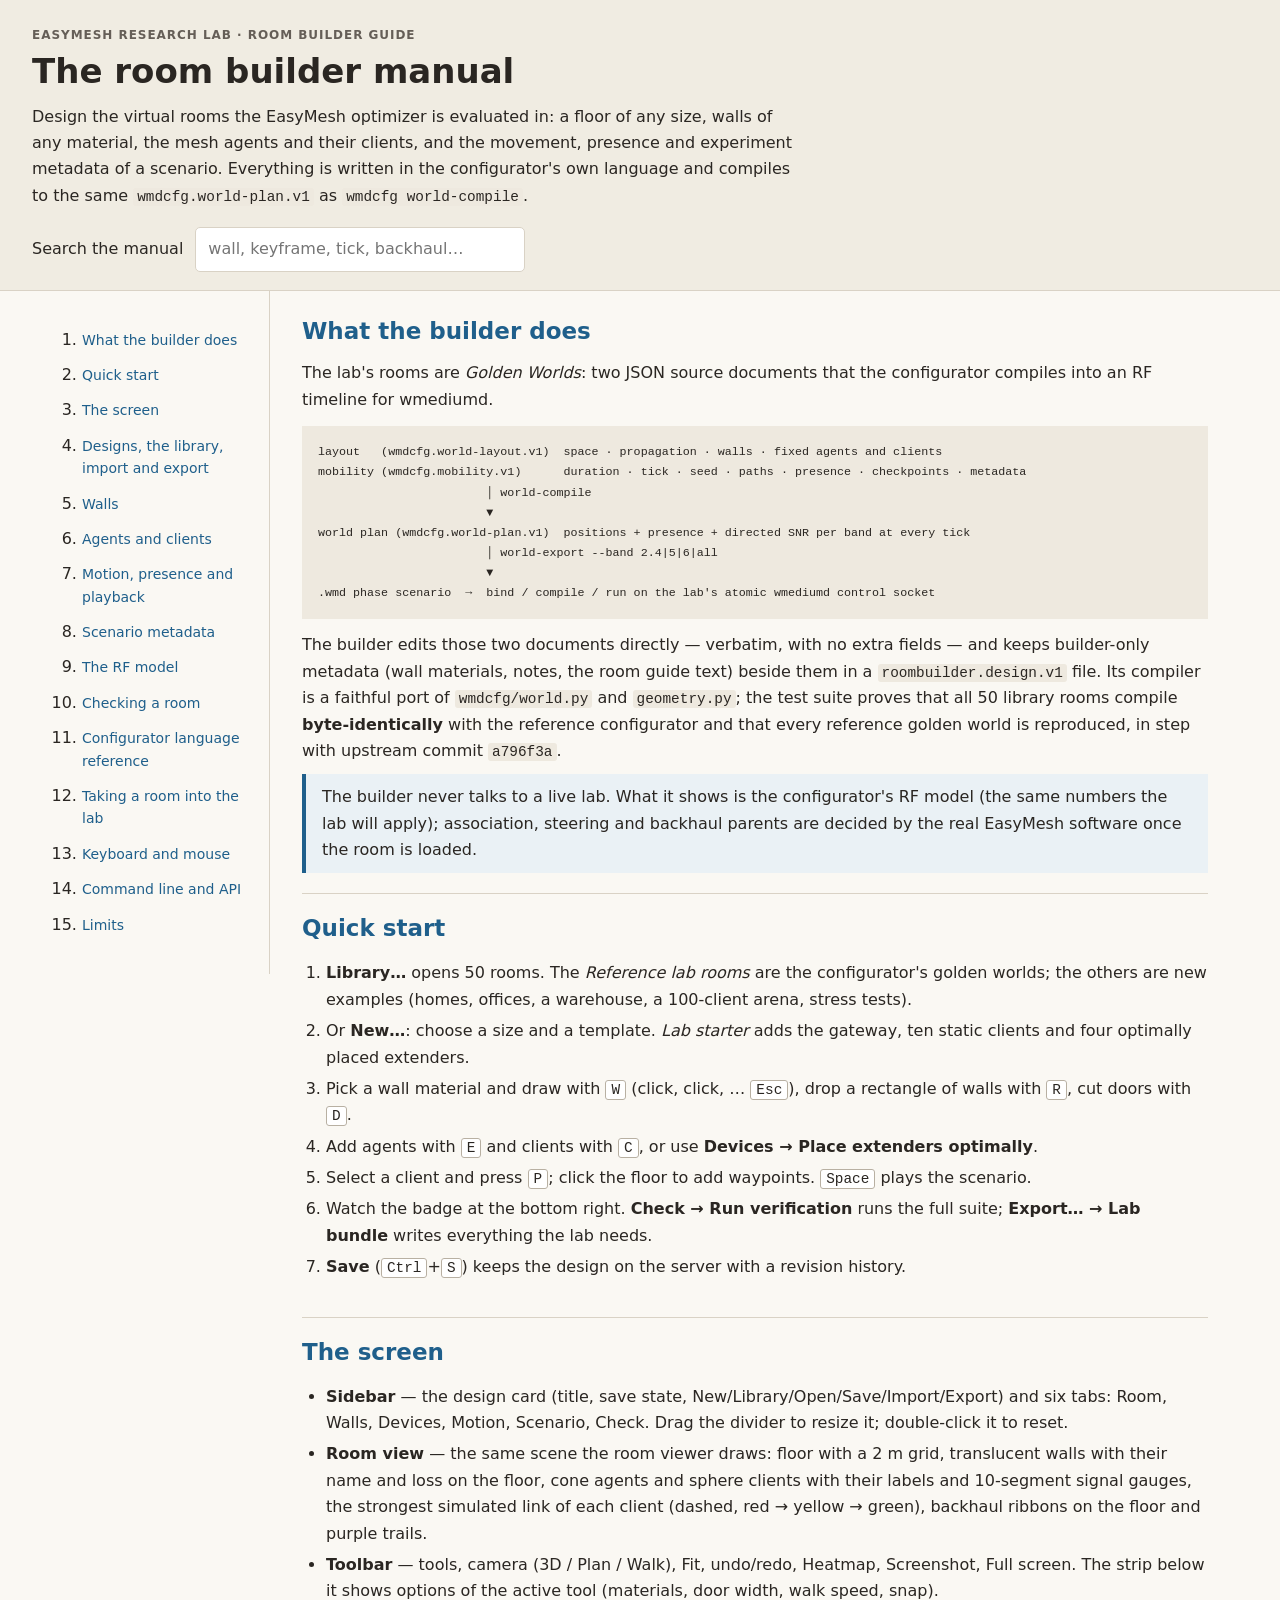
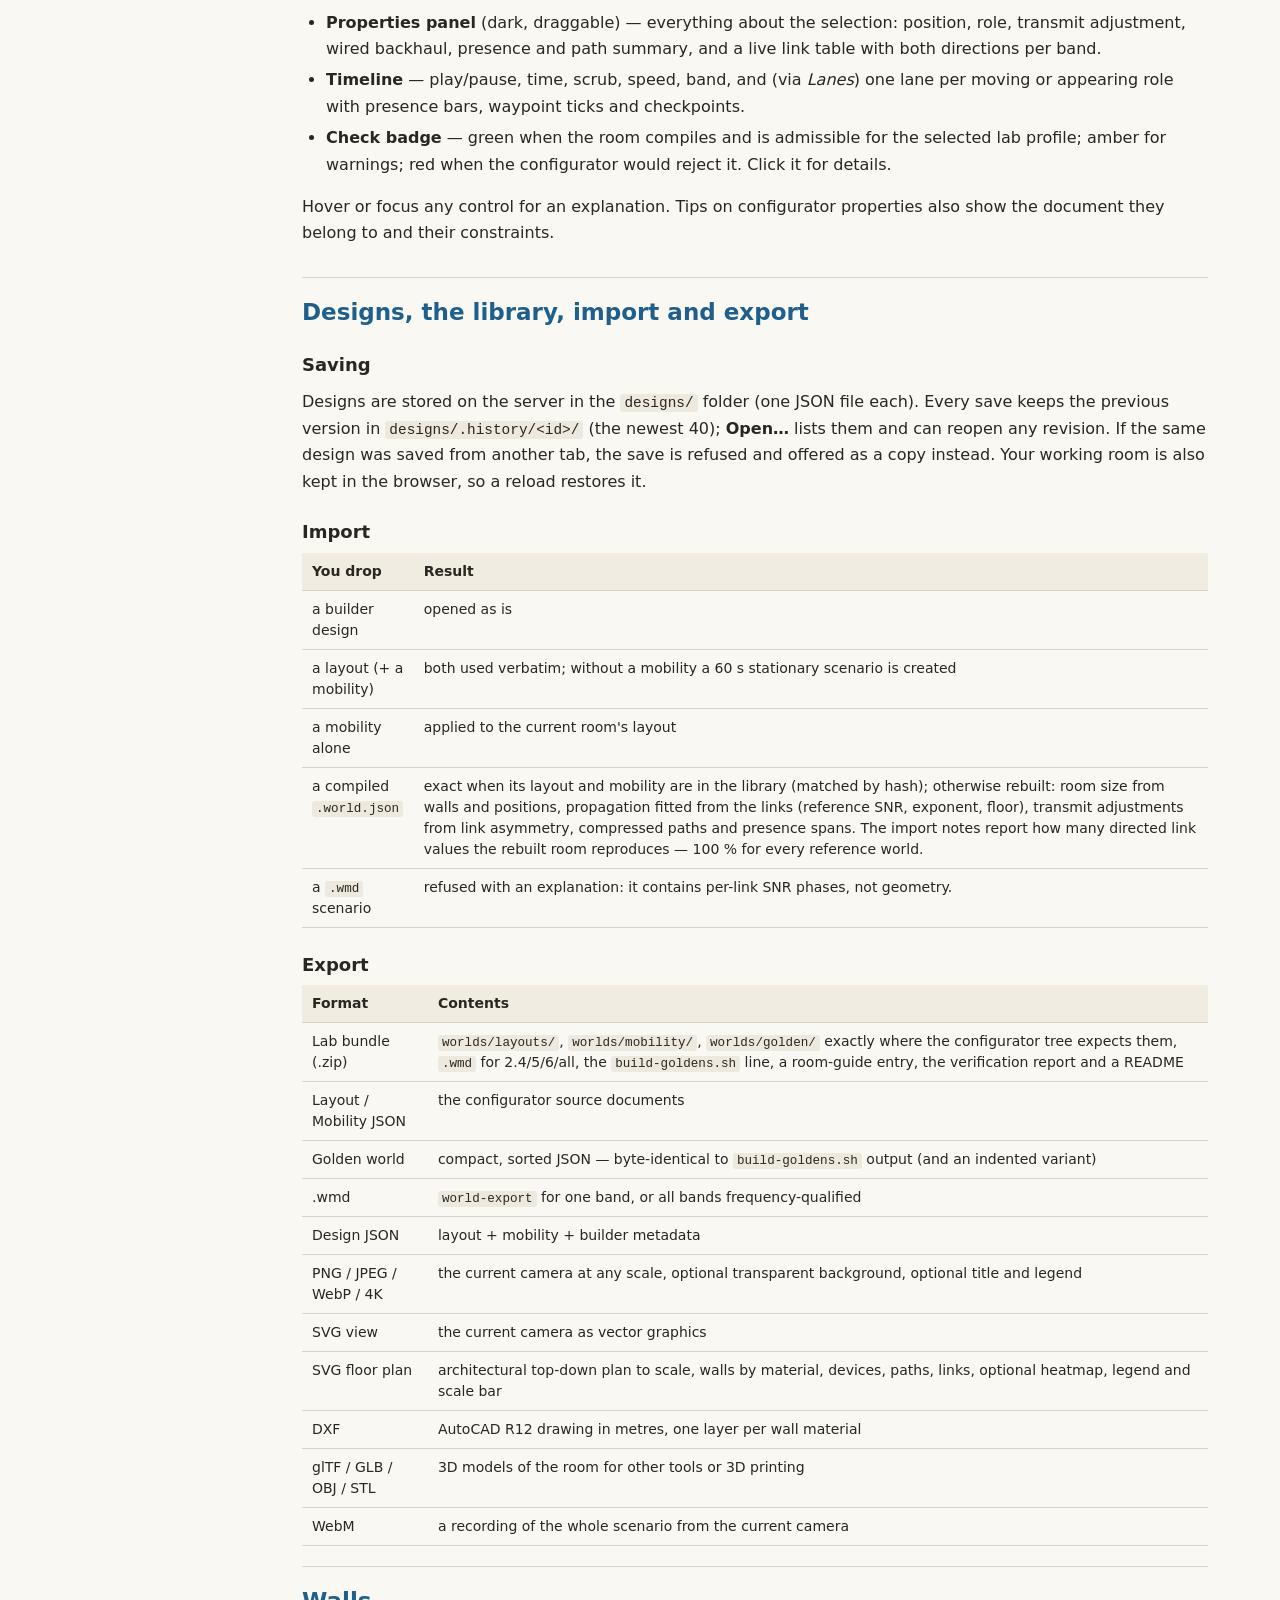
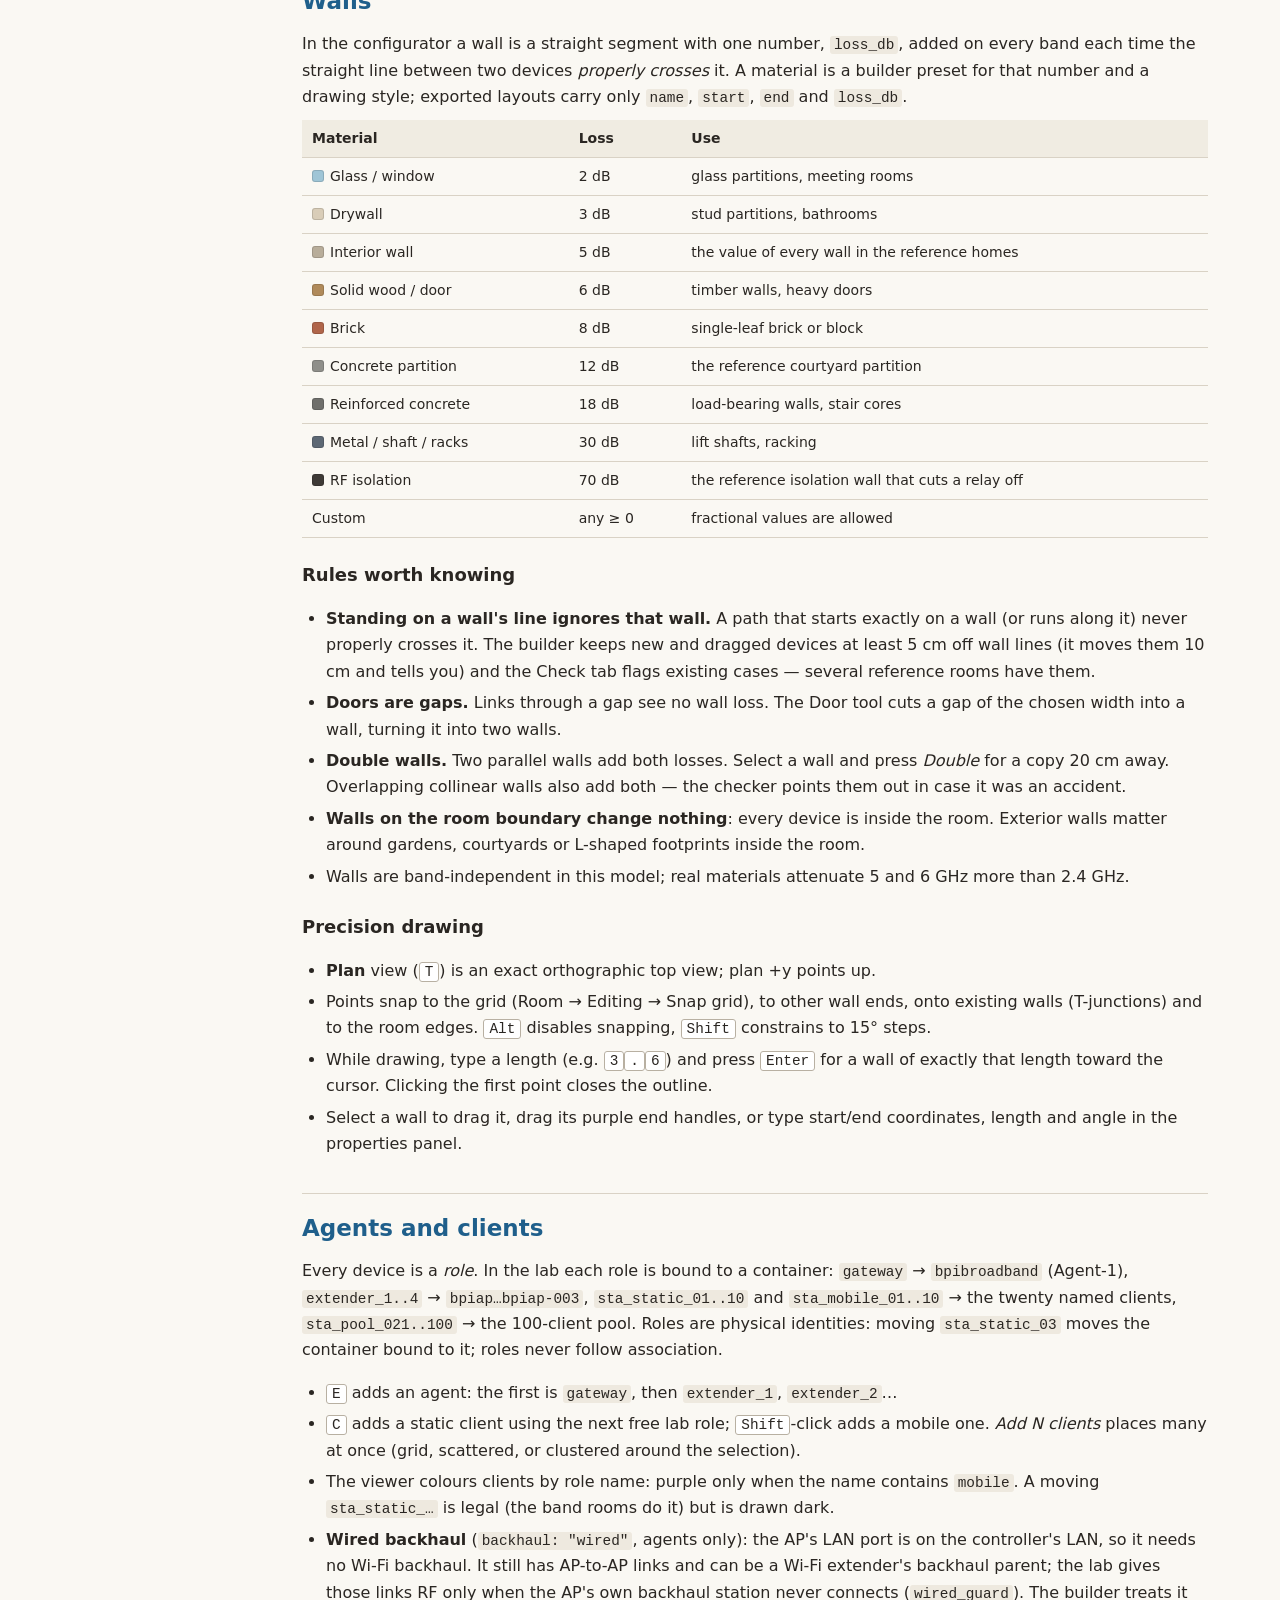
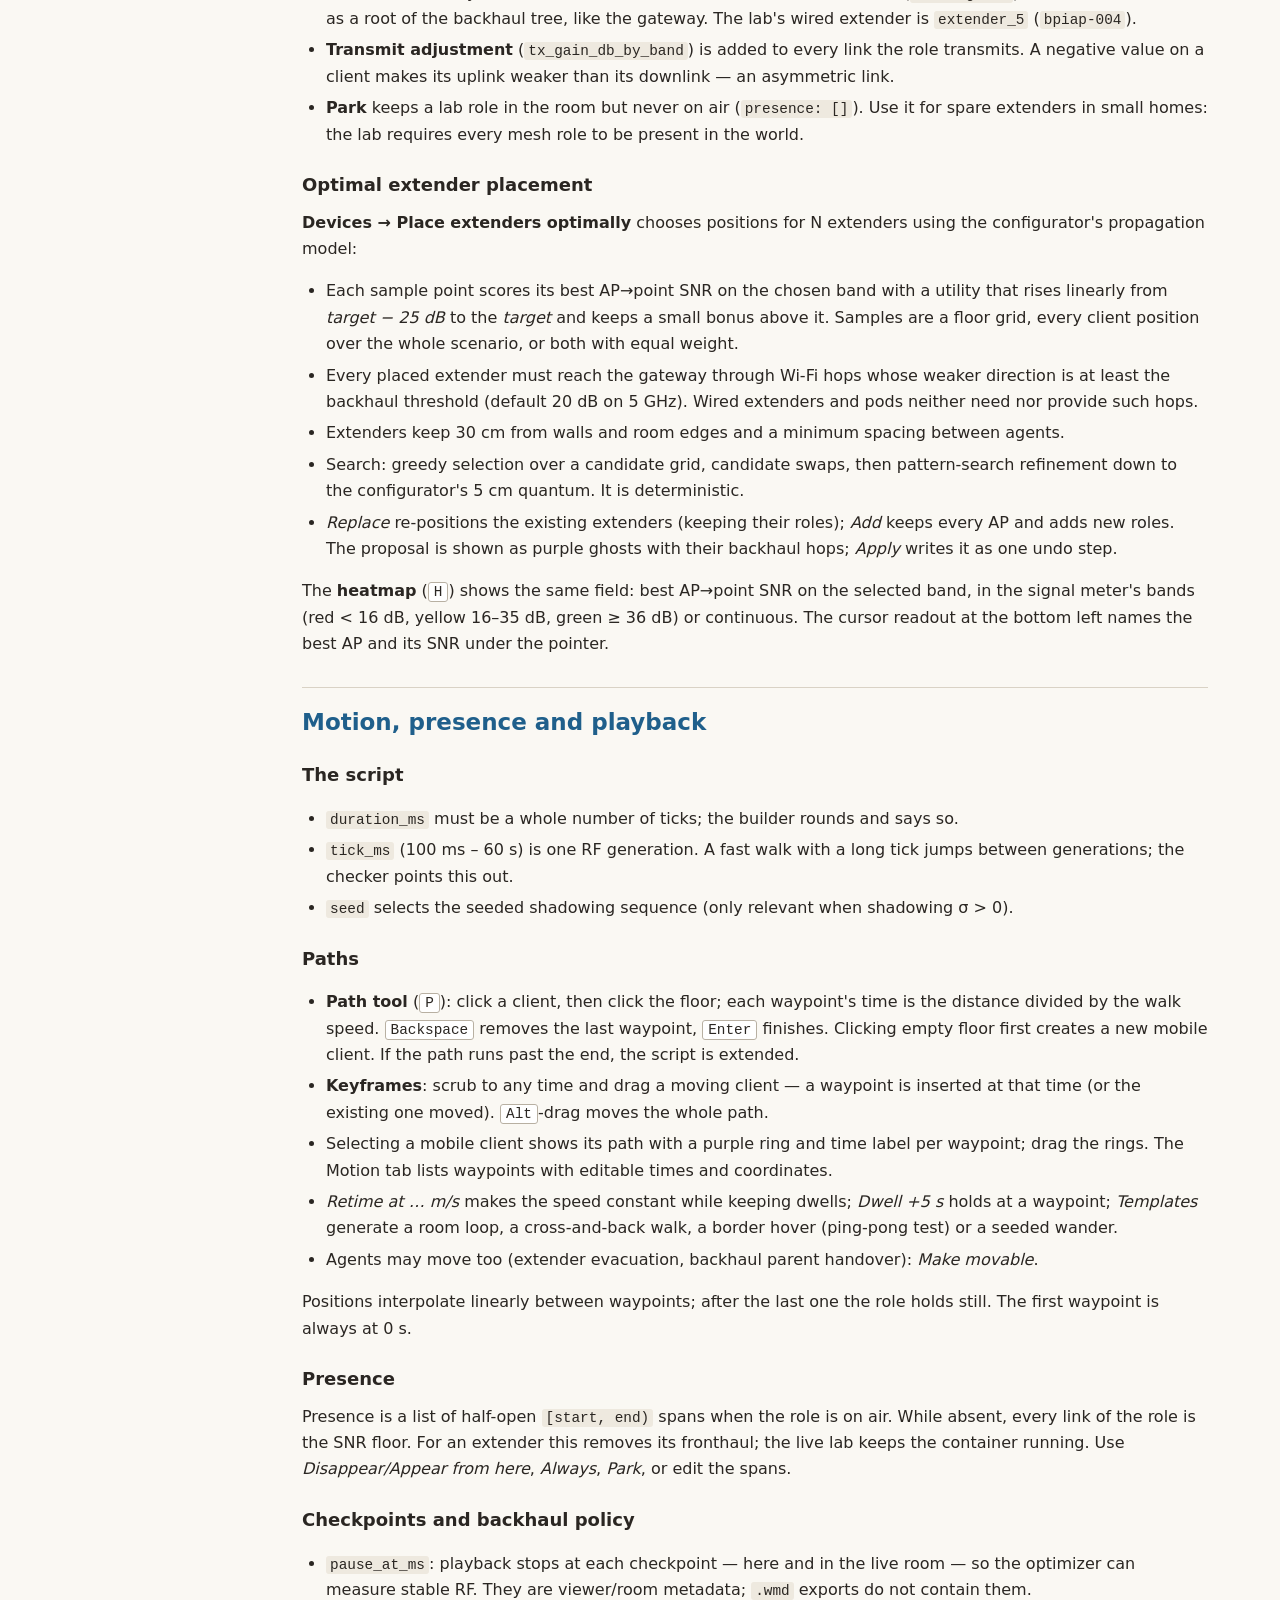
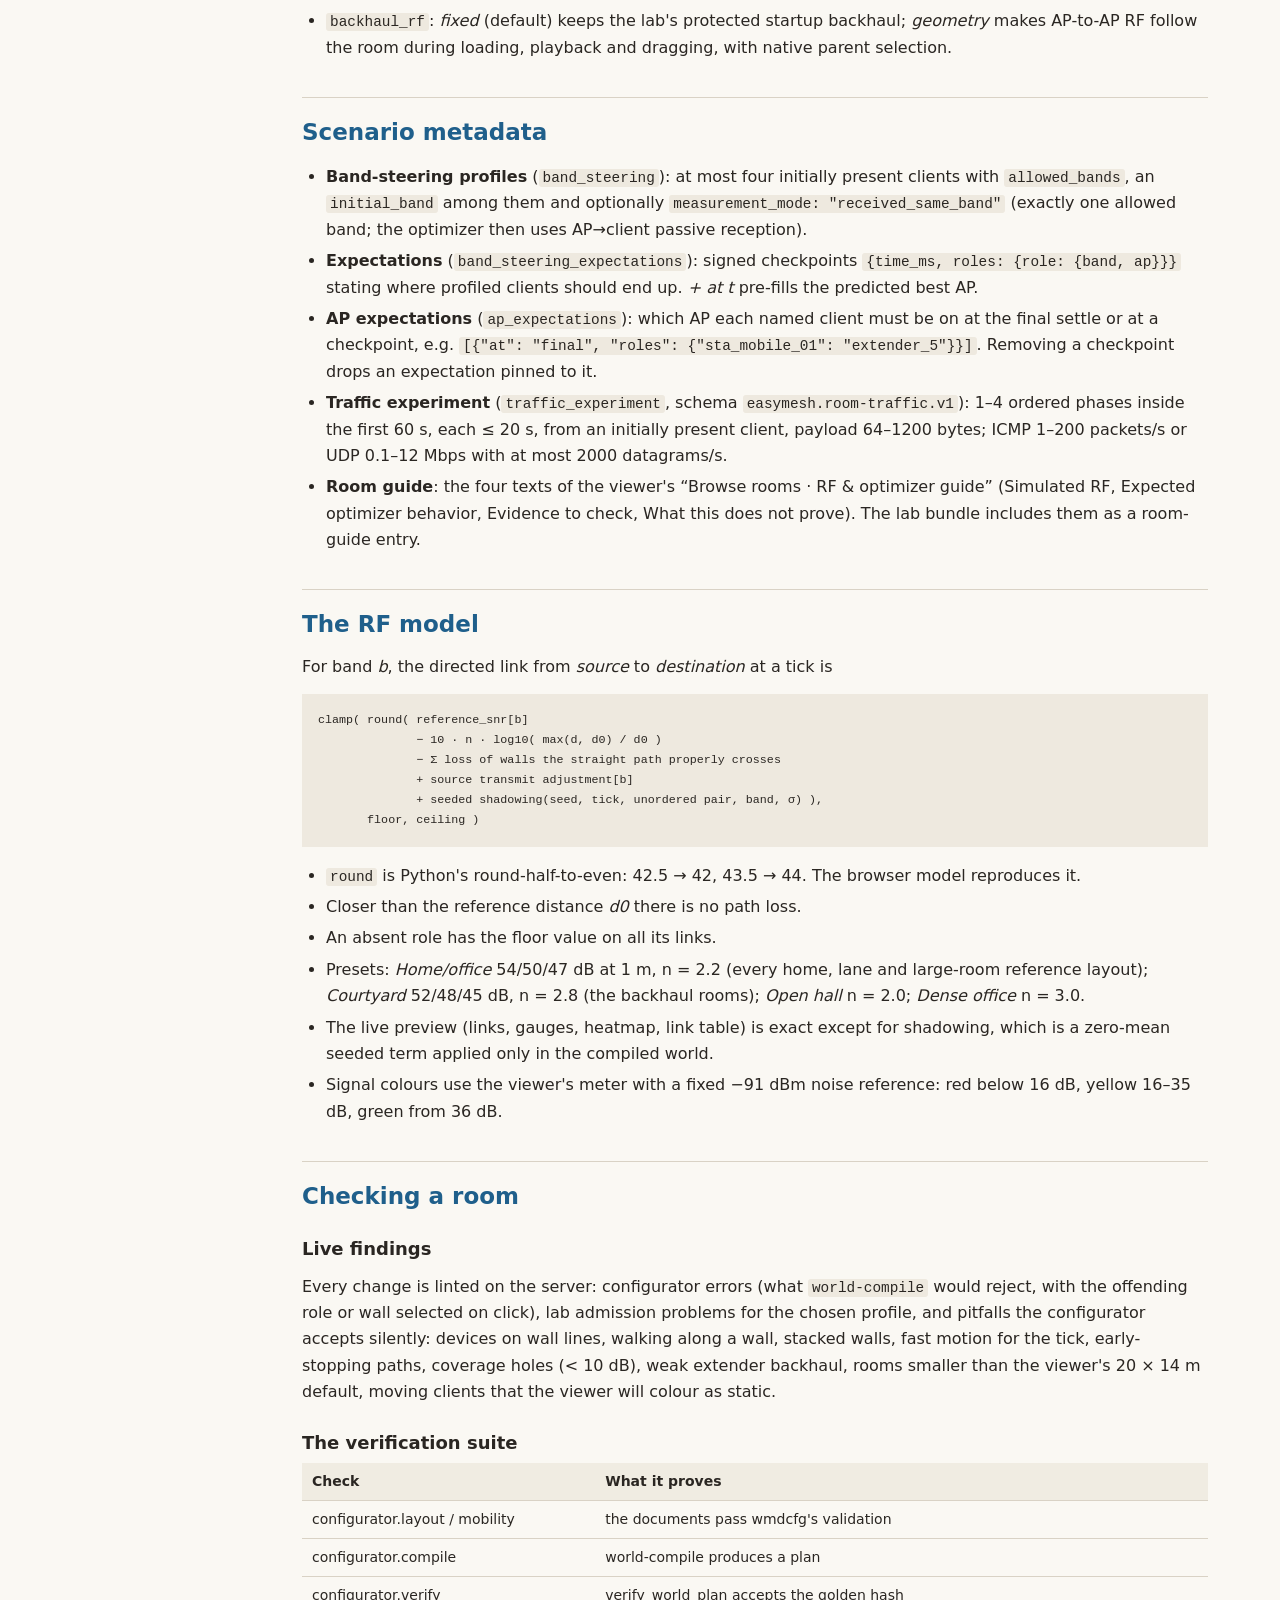
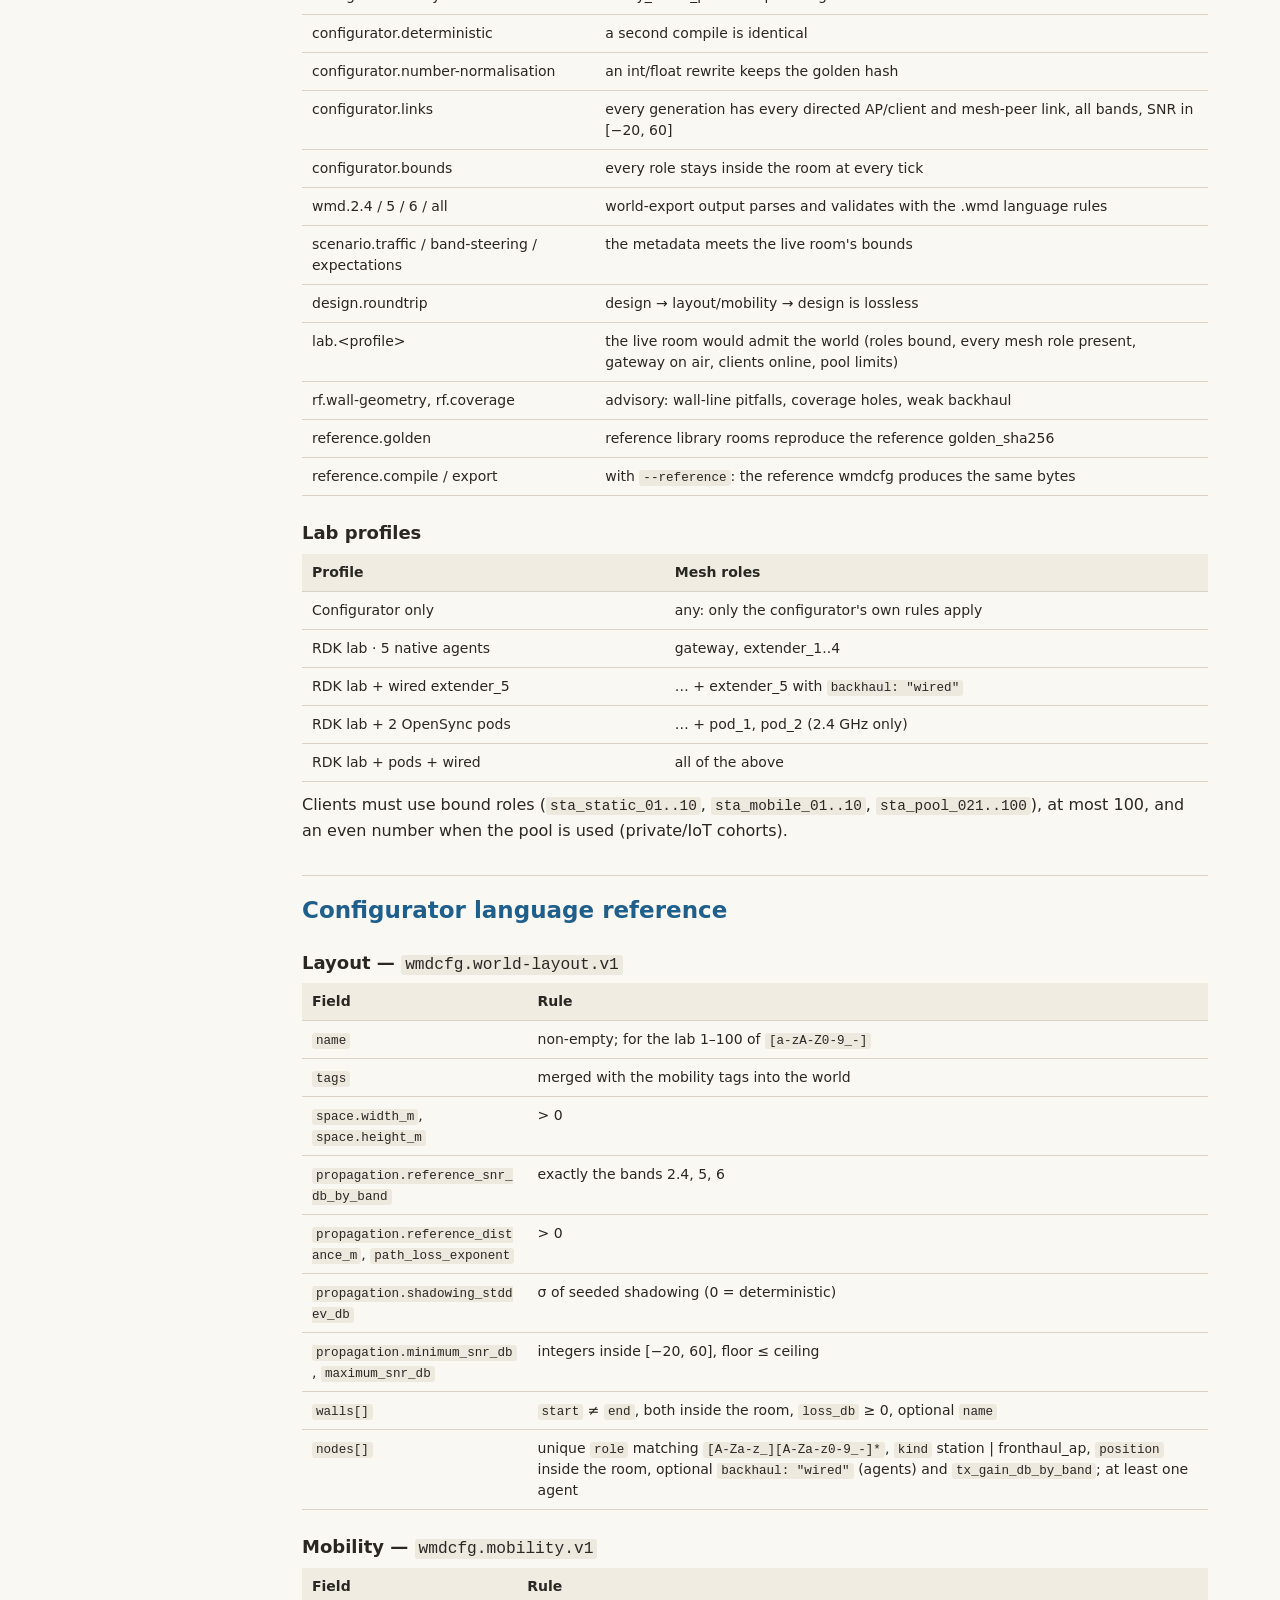
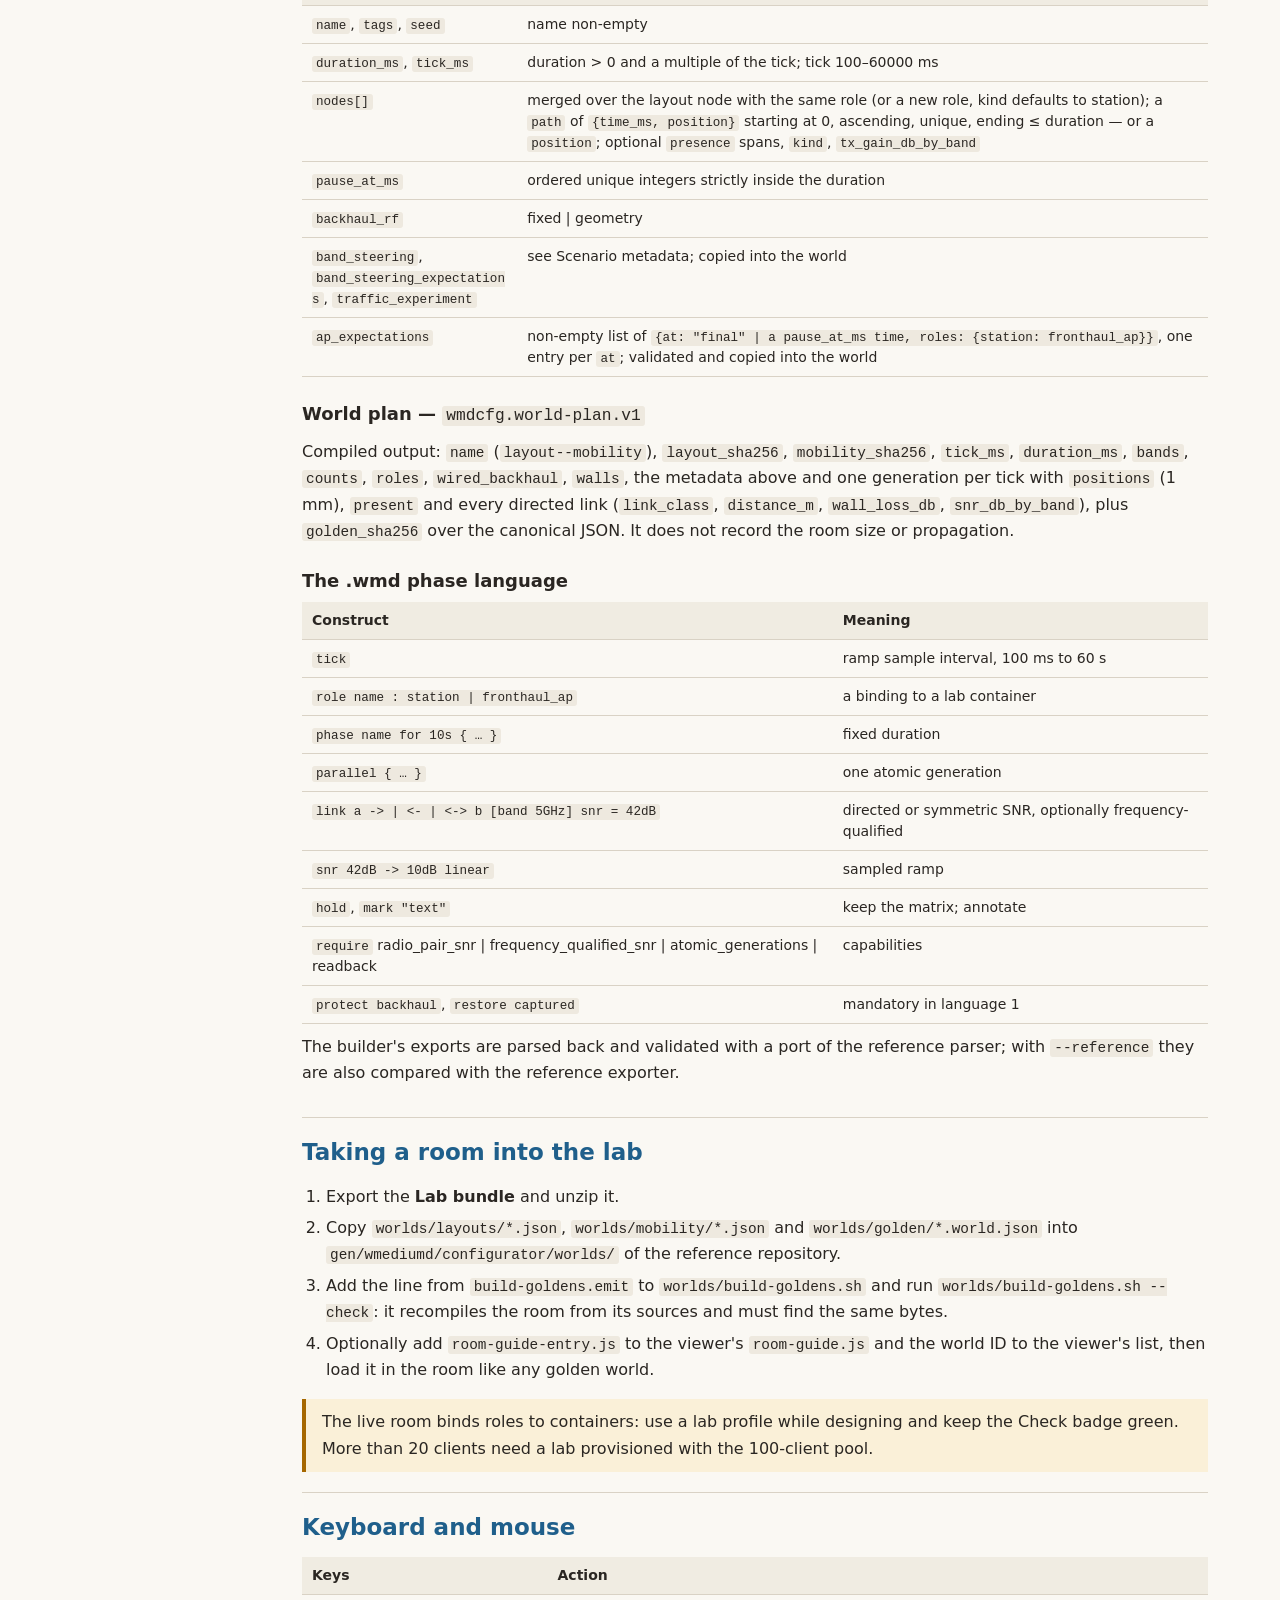
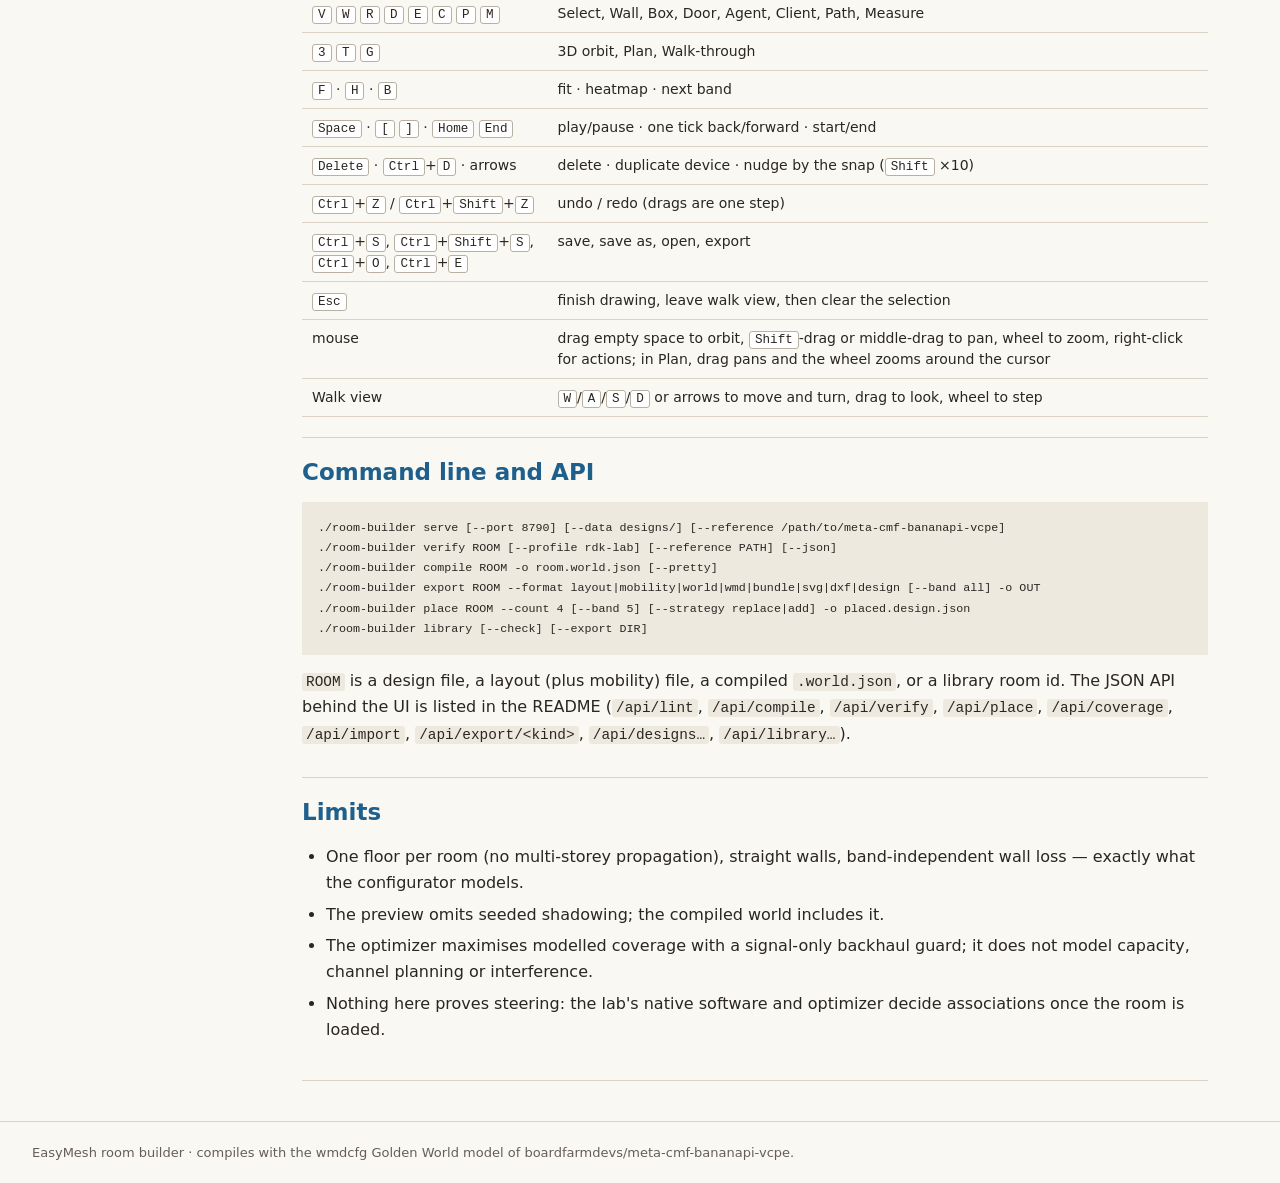
==== roombuilder/static/manual.html @ 105f8067 "Static site: explain why the engine cannot start on locked-down machines Squashed from 2 commits (28" ====
<!doctype html>
<html lang="en">
<head>
<meta charset="utf-8">
<meta name="viewport" content="width=device-width, initial-scale=1">
<meta name="referrer" content="no-referrer">
<title>EasyMesh room builder — manual</title>
<style>
  :root { color-scheme: light; --paper: #faf8f3; --ink: #2a2622; --muted: #655e57; --rule: #d9d2c5; --accent: #1f5f8b; }
  * { box-sizing: border-box; }
  html { scroll-padding-top: 20px; }
  body { margin: 0; background: var(--paper); color: var(--ink); font: 16px/1.65 "Segoe UI", system-ui, sans-serif; }
  a { color: var(--accent); text-underline-offset: 3px; }
  a:focus-visible, button:focus-visible, input:focus-visible { outline: 3px solid var(--accent); outline-offset: 3px; }
  header { padding: 26px 32px 18px; border-bottom: 1px solid var(--rule); background: #f0ece2; }
  h1 { font-size: clamp(24px, 4vw, 34px); line-height: 1.2; margin: 5px 0 12px; }
  .eyebrow { color: var(--muted); font-size: 12px; font-weight: 700; letter-spacing: .08em; text-transform: uppercase; }
  header p { max-width: 76ch; margin: 6px 0; }
  .tools { display: flex; flex-wrap: wrap; align-items: center; gap: 12px; margin-top: 18px; }
  input, button { font: inherit; color: inherit; padding: 8px 12px; border: 1px solid var(--rule); border-radius: 5px; background: #fff; }
  input { width: min(100%, 330px); }
  button { cursor: pointer; }
  .layout { display: grid; grid-template-columns: 230px minmax(0, 1fr); max-width: 1200px; margin: auto; }
  nav { padding: 24px 20px; border-right: 1px solid var(--rule); position: sticky; top: 0; align-self: start; max-height: 100vh; overflow-y: auto; }
  nav ol { padding-left: 22px; margin: 10px 0; }
  nav li { padding: 4px 0; line-height: 1.4; }
  nav a { text-decoration: none; font-size: 14px; }
  main { min-width: 0; padding: 6px 32px 40px; }
  section { padding: 20px 0; border-bottom: 1px solid var(--rule); }
  section[hidden], nav li[hidden] { display: none; }
  h2 { color: var(--accent); font-size: 23px; line-height: 1.3; margin: 0 0 14px; }
  h3 { font-size: 18px; margin: 22px 0 6px; }
  p { margin: 10px 0; }
  li { margin: 5px 0; }
  ul, ol { padding-left: 24px; }
  .note { border-left: 4px solid var(--accent); padding: 10px 16px; background: #eaf1f5; }
  .attention { border-left-color: #a56700; background: #faf0d8; }
  .table-wrap { max-width: 100%; overflow-x: auto; }
  table { width: 100%; border-collapse: collapse; font-size: 14px; line-height: 1.5; }
  th, td { text-align: left; vertical-align: top; padding: 8px 10px; border-bottom: 1px solid var(--rule); }
  th { background: #f0ece2; }
  code, kbd { font: .9em ui-monospace, "Cascadia Code", monospace; overflow-wrap: anywhere; }
  code { background: #eee9df; padding: 1px 4px; border-radius: 3px; }
  kbd { border: 1px solid #b8b0a2; border-radius: 3px; padding: 1px 5px; background: #fff; }
  pre { background: #eee9df; padding: 16px; overflow: auto; font-size: 13px; line-height: 1.55; }
  pre code { padding: 0; overflow-wrap: normal; background: none; }
  .swatch { display: inline-block; width: 12px; height: 12px; border-radius: 3px; vertical-align: -1px; margin-right: 6px; border: 1px solid #0002; }
  #searchStatus { color: var(--muted); font-size: 13px; }
  footer { color: var(--muted); padding: 20px 32px; font-size: 13px; border-top: 1px solid var(--rule); }
  @media (max-width: 760px) { .layout { grid-template-columns: 1fr; } nav { position: static; max-height: none; border-right: 0; border-bottom: 1px solid var(--rule); } header, main, footer { padding-left: 18px; padding-right: 18px; } }
  @media print { body { background: #fff; font-size: 11pt; } .tools, nav { display: none !important; } .layout { display: block; } main { padding: 0; } section[hidden] { display: block !important; } }
</style>
</head>
<body>
<header>
  <div class="eyebrow">EasyMesh research lab · room builder guide</div>
  <h1>The room builder manual</h1>
  <p>Design the virtual rooms the EasyMesh optimizer is evaluated in: a floor of any size, walls of any material, the mesh agents and their clients, and the movement, presence and experiment metadata of a scenario. Everything is written in the configurator's own language and compiles to the same <code>wmdcfg.world-plan.v1</code> as <code>wmdcfg world-compile</code>.</p>
  <div class="tools"><label for="search">Search the manual</label> <input id="search" type="search" placeholder="wall, keyframe, tick, backhaul…"> <span id="searchStatus" role="status"></span></div>
</header>
<div class="layout">
<nav aria-label="Contents"><ol id="toc"></ol></nav>
<main id="content">

<section id="overview"><h2>What the builder does</h2>
<p>The lab's rooms are <em>Golden Worlds</em>: two JSON source documents that the configurator compiles into an RF timeline for wmediumd.</p>
<pre><code>layout   (wmdcfg.world-layout.v1)  space · propagation · walls · fixed agents and clients
mobility (wmdcfg.mobility.v1)      duration · tick · seed · paths · presence · checkpoints · metadata
                        │ world-compile
                        ▼
world plan (wmdcfg.world-plan.v1)  positions + presence + directed SNR per band at every tick
                        │ world-export --band 2.4|5|6|all
                        ▼
.wmd phase scenario  →  bind / compile / run on the lab's atomic wmediumd control socket</code></pre>
<p>The builder edits those two documents directly — verbatim, with no extra fields — and keeps builder-only metadata (wall materials, notes, the room guide text) beside them in a <code>roombuilder.design.v1</code> file. Its compiler is a faithful port of <code>wmdcfg/world.py</code> and <code>geometry.py</code>; the test suite proves that all 50 library rooms compile <strong>byte-identically</strong> with the reference configurator and that every reference golden world is reproduced, in step with upstream commit <code>a796f3a</code>.</p>
<div class="note">The builder never talks to a live lab. What it shows is the configurator's RF model (the same numbers the lab will apply); association, steering and backhaul parents are decided by the real EasyMesh software once the room is loaded.</div>
</section>

<section id="quickstart"><h2>Quick start</h2>
<ol>
<li><strong>Library…</strong> opens 50 rooms. The <em>Reference lab rooms</em> are the configurator's golden worlds; the others are new examples (homes, offices, a warehouse, a 100-client arena, stress tests).</li>
<li>Or <strong>New…</strong>: choose a size and a template. <em>Lab starter</em> adds the gateway, ten static clients and four optimally placed extenders.</li>
<li>Pick a wall material and draw with <kbd>W</kbd> (click, click, … <kbd>Esc</kbd>), drop a rectangle of walls with <kbd>R</kbd>, cut doors with <kbd>D</kbd>.</li>
<li>Add agents with <kbd>E</kbd> and clients with <kbd>C</kbd>, or use <strong>Devices → Place extenders optimally</strong>.</li>
<li>Select a client and press <kbd>P</kbd>; click the floor to add waypoints. <kbd>Space</kbd> plays the scenario.</li>
<li>Watch the badge at the bottom right. <strong>Check → Run verification</strong> runs the full suite; <strong>Export… → Lab bundle</strong> writes everything the lab needs.</li>
<li><strong>Save</strong> (<kbd>Ctrl</kbd>+<kbd>S</kbd>) keeps the design on the server with a revision history.</li>
</ol>
</section>

<section id="screen"><h2>The screen</h2>
<ul>
<li><strong>Sidebar</strong> — the design card (title, save state, New/Library/Open/Save/Import/Export) and six tabs: Room, Walls, Devices, Motion, Scenario, Check. Drag the divider to resize it; double-click it to reset.</li>
<li><strong>Room view</strong> — the same scene the room viewer draws: floor with a 2 m grid, translucent walls with their name and loss on the floor, cone agents and sphere clients with their labels and 10-segment signal gauges, the strongest simulated link of each client (dashed, red → yellow → green), backhaul ribbons on the floor and purple trails.</li>
<li><strong>Toolbar</strong> — tools, camera (3D / Plan / Walk), Fit, undo/redo, Heatmap, Screenshot, Full screen. The strip below it shows options of the active tool (materials, door width, walk speed, snap).</li>
<li><strong>Properties panel</strong> (dark, draggable) — everything about the selection: position, role, transmit adjustment, wired backhaul, presence and path summary, and a live link table with both directions per band.</li>
<li><strong>Timeline</strong> — play/pause, time, scrub, speed, band, and (via <em>Lanes</em>) one lane per moving or appearing role with presence bars, waypoint ticks and checkpoints.</li>
<li><strong>Check badge</strong> — green when the room compiles and is admissible for the selected lab profile; amber for warnings; red when the configurator would reject it. Click it for details.</li>
</ul>
<p>Hover or focus any control for an explanation. Tips on configurator properties also show the document they belong to and their constraints.</p>
</section>

<section id="designs"><h2>Designs, the library, import and export</h2>
<h3>Saving</h3>
<p>Designs are stored on the server in the <code>designs/</code> folder (one JSON file each). Every save keeps the previous version in <code>designs/.history/&lt;id&gt;/</code> (the newest 40); <strong>Open…</strong> lists them and can reopen any revision. If the same design was saved from another tab, the save is refused and offered as a copy instead. Your working room is also kept in the browser, so a reload restores it.</p>
<h3>Import</h3>
<table><tr><th>You drop</th><th>Result</th></tr>
<tr><td>a builder design</td><td>opened as is</td></tr>
<tr><td>a layout (+ a mobility)</td><td>both used verbatim; without a mobility a 60 s stationary scenario is created</td></tr>
<tr><td>a mobility alone</td><td>applied to the current room's layout</td></tr>
<tr><td>a compiled <code>.world.json</code></td><td>exact when its layout and mobility are in the library (matched by hash); otherwise rebuilt: room size from walls and positions, propagation fitted from the links (reference SNR, exponent, floor), transmit adjustments from link asymmetry, compressed paths and presence spans. The import notes report how many directed link values the rebuilt room reproduces — 100 % for every reference world.</td></tr>
<tr><td>a <code>.wmd</code> scenario</td><td>refused with an explanation: it contains per-link SNR phases, not geometry.</td></tr></table>
<h3>Export</h3>
<table><tr><th>Format</th><th>Contents</th></tr>
<tr><td>Lab bundle (.zip)</td><td><code>worlds/layouts/</code>, <code>worlds/mobility/</code>, <code>worlds/golden/</code> exactly where the configurator tree expects them, <code>.wmd</code> for 2.4/5/6/all, the <code>build-goldens.sh</code> line, a room-guide entry, the verification report and a README</td></tr>
<tr><td>Layout / Mobility JSON</td><td>the configurator source documents</td></tr>
<tr><td>Golden world</td><td>compact, sorted JSON — byte-identical to <code>build-goldens.sh</code> output (and an indented variant)</td></tr>
<tr><td>.wmd</td><td><code>world-export</code> for one band, or all bands frequency-qualified</td></tr>
<tr><td>Design JSON</td><td>layout + mobility + builder metadata</td></tr>
<tr><td>PNG / JPEG / WebP / 4K</td><td>the current camera at any scale, optional transparent background, optional title and legend</td></tr>
<tr><td>SVG view</td><td>the current camera as vector graphics</td></tr>
<tr><td>SVG floor plan</td><td>architectural top-down plan to scale, walls by material, devices, paths, links, optional heatmap, legend and scale bar</td></tr>
<tr><td>DXF</td><td>AutoCAD R12 drawing in metres, one layer per wall material</td></tr>
<tr><td>glTF / GLB / OBJ / STL</td><td>3D models of the room for other tools or 3D printing</td></tr>
<tr><td>WebM</td><td>a recording of the whole scenario from the current camera</td></tr></table>
</section>

<section id="walls"><h2>Walls</h2>
<p>In the configurator a wall is a straight segment with one number, <code>loss_db</code>, added on every band each time the straight line between two devices <em>properly crosses</em> it. A material is a builder preset for that number and a drawing style; exported layouts carry only <code>name</code>, <code>start</code>, <code>end</code> and <code>loss_db</code>.</p>
<table><tr><th>Material</th><th>Loss</th><th>Use</th></tr>
<tr><td><span class="swatch" style="background:#9fc5d6"></span>Glass / window</td><td>2 dB</td><td>glass partitions, meeting rooms</td></tr>
<tr><td><span class="swatch" style="background:#d9cdb8"></span>Drywall</td><td>3 dB</td><td>stud partitions, bathrooms</td></tr>
<tr><td><span class="swatch" style="background:#b8ad9a"></span>Interior wall</td><td>5 dB</td><td>the value of every wall in the reference homes</td></tr>
<tr><td><span class="swatch" style="background:#b08a5a"></span>Solid wood / door</td><td>6 dB</td><td>timber walls, heavy doors</td></tr>
<tr><td><span class="swatch" style="background:#b0654a"></span>Brick</td><td>8 dB</td><td>single-leaf brick or block</td></tr>
<tr><td><span class="swatch" style="background:#8f8f8a"></span>Concrete partition</td><td>12 dB</td><td>the reference courtyard partition</td></tr>
<tr><td><span class="swatch" style="background:#6f6f6b"></span>Reinforced concrete</td><td>18 dB</td><td>load-bearing walls, stair cores</td></tr>
<tr><td><span class="swatch" style="background:#5d6874"></span>Metal / shaft / racks</td><td>30 dB</td><td>lift shafts, racking</td></tr>
<tr><td><span class="swatch" style="background:#3e3a36"></span>RF isolation</td><td>70 dB</td><td>the reference isolation wall that cuts a relay off</td></tr>
<tr><td>Custom</td><td>any ≥ 0</td><td>fractional values are allowed</td></tr></table>
<h3>Rules worth knowing</h3>
<ul>
<li><strong>Standing on a wall's line ignores that wall.</strong> A path that starts exactly on a wall (or runs along it) never properly crosses it. The builder keeps new and dragged devices at least 5 cm off wall lines (it moves them 10 cm and tells you) and the Check tab flags existing cases — several reference rooms have them.</li>
<li><strong>Doors are gaps.</strong> Links through a gap see no wall loss. The Door tool cuts a gap of the chosen width into a wall, turning it into two walls.</li>
<li><strong>Double walls.</strong> Two parallel walls add both losses. Select a wall and press <em>Double</em> for a copy 20 cm away. Overlapping collinear walls also add both — the checker points them out in case it was an accident.</li>
<li><strong>Walls on the room boundary change nothing</strong>: every device is inside the room. Exterior walls matter around gardens, courtyards or L-shaped footprints inside the room.</li>
<li>Walls are band-independent in this model; real materials attenuate 5 and 6 GHz more than 2.4 GHz.</li>
</ul>
<h3>Precision drawing</h3>
<ul>
<li><strong>Plan</strong> view (<kbd>T</kbd>) is an exact orthographic top view; plan +y points up.</li>
<li>Points snap to the grid (Room → Editing → Snap grid), to other wall ends, onto existing walls (T-junctions) and to the room edges. <kbd>Alt</kbd> disables snapping, <kbd>Shift</kbd> constrains to 15° steps.</li>
<li>While drawing, type a length (e.g. <kbd>3</kbd><kbd>.</kbd><kbd>6</kbd>) and press <kbd>Enter</kbd> for a wall of exactly that length toward the cursor. Clicking the first point closes the outline.</li>
<li>Select a wall to drag it, drag its purple end handles, or type start/end coordinates, length and angle in the properties panel.</li>
</ul>
</section>

<section id="devices"><h2>Agents and clients</h2>
<p>Every device is a <em>role</em>. In the lab each role is bound to a container: <code>gateway</code> → <code>bpibroadband</code> (Agent-1), <code>extender_1..4</code> → <code>bpiap…bpiap-003</code>, <code>sta_static_01..10</code> and <code>sta_mobile_01..10</code> → the twenty named clients, <code>sta_pool_021..100</code> → the 100-client pool. Roles are physical identities: moving <code>sta_static_03</code> moves the container bound to it; roles never follow association.</p>
<ul>
<li><kbd>E</kbd> adds an agent: the first is <code>gateway</code>, then <code>extender_1</code>, <code>extender_2</code>…</li>
<li><kbd>C</kbd> adds a static client using the next free lab role; <kbd>Shift</kbd>-click adds a mobile one. <em>Add N clients</em> places many at once (grid, scattered, or clustered around the selection).</li>
<li>The viewer colours clients by role name: purple only when the name contains <code>mobile</code>. A moving <code>sta_static_…</code> is legal (the band rooms do it) but is drawn dark.</li>
<li><strong>Wired backhaul</strong> (<code>backhaul: "wired"</code>, agents only): the AP's LAN port is on the controller's LAN, so it needs no Wi-Fi backhaul. It still has AP-to-AP links and can be a Wi-Fi extender's backhaul parent; the lab gives those links RF only when the AP's own backhaul station never connects (<code>wired_guard</code>). The builder treats it as a root of the backhaul tree, like the gateway. The lab's wired extender is <code>extender_5</code> (<code>bpiap-004</code>).</li>
<li><strong>Transmit adjustment</strong> (<code>tx_gain_db_by_band</code>) is added to every link the role transmits. A negative value on a client makes its uplink weaker than its downlink — an asymmetric link.</li>
<li><strong>Park</strong> keeps a lab role in the room but never on air (<code>presence: []</code>). Use it for spare extenders in small homes: the lab requires every mesh role to be present in the world.</li>
</ul>
<h3>Optimal extender placement</h3>
<p><strong>Devices → Place extenders optimally</strong> chooses positions for N extenders using the configurator's propagation model:</p>
<ul>
<li>Each sample point scores its best AP→point SNR on the chosen band with a utility that rises linearly from <em>target − 25 dB</em> to the <em>target</em> and keeps a small bonus above it. Samples are a floor grid, every client position over the whole scenario, or both with equal weight.</li>
<li>Every placed extender must reach the gateway through Wi-Fi hops whose weaker direction is at least the backhaul threshold (default 20 dB on 5 GHz). Wired extenders and pods neither need nor provide such hops.</li>
<li>Extenders keep 30 cm from walls and room edges and a minimum spacing between agents.</li>
<li>Search: greedy selection over a candidate grid, candidate swaps, then pattern-search refinement down to the configurator's 5 cm quantum. It is deterministic.</li>
<li><em>Replace</em> re-positions the existing extenders (keeping their roles); <em>Add</em> keeps every AP and adds new roles. The proposal is shown as purple ghosts with their backhaul hops; <em>Apply</em> writes it as one undo step.</li>
</ul>
<p>The <strong>heatmap</strong> (<kbd>H</kbd>) shows the same field: best AP→point SNR on the selected band, in the signal meter's bands (red &lt; 16 dB, yellow 16–35 dB, green ≥ 36 dB) or continuous. The cursor readout at the bottom left names the best AP and its SNR under the pointer.</p>
</section>

<section id="motion"><h2>Motion, presence and playback</h2>
<h3>The script</h3>
<ul>
<li><code>duration_ms</code> must be a whole number of ticks; the builder rounds and says so.</li>
<li><code>tick_ms</code> (100 ms – 60 s) is one RF generation. A fast walk with a long tick jumps between generations; the checker points this out.</li>
<li><code>seed</code> selects the seeded shadowing sequence (only relevant when shadowing σ &gt; 0).</li>
</ul>
<h3>Paths</h3>
<ul>
<li><strong>Path tool</strong> (<kbd>P</kbd>): click a client, then click the floor; each waypoint's time is the distance divided by the walk speed. <kbd>Backspace</kbd> removes the last waypoint, <kbd>Enter</kbd> finishes. Clicking empty floor first creates a new mobile client. If the path runs past the end, the script is extended.</li>
<li><strong>Keyframes</strong>: scrub to any time and drag a moving client — a waypoint is inserted at that time (or the existing one moved). <kbd>Alt</kbd>-drag moves the whole path.</li>
<li>Selecting a mobile client shows its path with a purple ring and time label per waypoint; drag the rings. The Motion tab lists waypoints with editable times and coordinates.</li>
<li><em>Retime at … m/s</em> makes the speed constant while keeping dwells; <em>Dwell +5 s</em> holds at a waypoint; <em>Templates</em> generate a room loop, a cross-and-back walk, a border hover (ping-pong test) or a seeded wander.</li>
<li>Agents may move too (extender evacuation, backhaul parent handover): <em>Make movable</em>.</li>
</ul>
<p>Positions interpolate linearly between waypoints; after the last one the role holds still. The first waypoint is always at 0 s.</p>
<h3>Presence</h3>
<p>Presence is a list of half-open <code>[start, end)</code> spans when the role is on air. While absent, every link of the role is the SNR floor. For an extender this removes its fronthaul; the live lab keeps the container running. Use <em>Disappear/Appear from here</em>, <em>Always</em>, <em>Park</em>, or edit the spans.</p>
<h3>Checkpoints and backhaul policy</h3>
<ul>
<li><code>pause_at_ms</code>: playback stops at each checkpoint — here and in the live room — so the optimizer can measure stable RF. They are viewer/room metadata; <code>.wmd</code> exports do not contain them.</li>
<li><code>backhaul_rf</code>: <em>fixed</em> (default) keeps the lab's protected startup backhaul; <em>geometry</em> makes AP-to-AP RF follow the room during loading, playback and dragging, with native parent selection.</li>
</ul>
</section>

<section id="scenario"><h2>Scenario metadata</h2>
<ul>
<li><strong>Band-steering profiles</strong> (<code>band_steering</code>): at most four initially present clients with <code>allowed_bands</code>, an <code>initial_band</code> among them and optionally <code>measurement_mode: "received_same_band"</code> (exactly one allowed band; the optimizer then uses AP→client passive reception).</li>
<li><strong>Expectations</strong> (<code>band_steering_expectations</code>): signed checkpoints <code>{time_ms, roles: {role: {band, ap}}}</code> stating where profiled clients should end up. <em>+ at t</em> pre-fills the predicted best AP.</li>
<li><strong>AP expectations</strong> (<code>ap_expectations</code>): which AP each named client must be on at the final settle or at a checkpoint, e.g. <code>[{"at": "final", "roles": {"sta_mobile_01": "extender_5"}}]</code>. Removing a checkpoint drops an expectation pinned to it.</li>
<li><strong>Traffic experiment</strong> (<code>traffic_experiment</code>, schema <code>easymesh.room-traffic.v1</code>): 1–4 ordered phases inside the first 60 s, each ≤ 20 s, from an initially present client, payload 64–1200 bytes; ICMP 1–200 packets/s or UDP 0.1–12 Mbps with at most 2000 datagrams/s.</li>
<li><strong>Room guide</strong>: the four texts of the viewer's “Browse rooms · RF &amp; optimizer guide” (Simulated RF, Expected optimizer behavior, Evidence to check, What this does not prove). The lab bundle includes them as a room-guide entry.</li>
</ul>
</section>

<section id="rf"><h2>The RF model</h2>
<p>For band <em>b</em>, the directed link from <em>source</em> to <em>destination</em> at a tick is</p>
<pre><code>clamp( round( reference_snr[b]
              − 10 · n · log10( max(d, d0) / d0 )
              − Σ loss of walls the straight path properly crosses
              + source transmit adjustment[b]
              + seeded shadowing(seed, tick, unordered pair, band, σ) ),
       floor, ceiling )</code></pre>
<ul>
<li><code>round</code> is Python's round-half-to-even: 42.5 → 42, 43.5 → 44. The browser model reproduces it.</li>
<li>Closer than the reference distance <em>d0</em> there is no path loss.</li>
<li>An absent role has the floor value on all its links.</li>
<li>Presets: <em>Home/office</em> 54/50/47 dB at 1 m, n = 2.2 (every home, lane and large-room reference layout); <em>Courtyard</em> 52/48/45 dB, n = 2.8 (the backhaul rooms); <em>Open hall</em> n = 2.0; <em>Dense office</em> n = 3.0.</li>
<li>The live preview (links, gauges, heatmap, link table) is exact except for shadowing, which is a zero-mean seeded term applied only in the compiled world.</li>
<li>Signal colours use the viewer's meter with a fixed −91 dBm noise reference: red below 16 dB, yellow 16–35 dB, green from 36 dB.</li>
</ul>
</section>

<section id="checks"><h2>Checking a room</h2>
<h3>Live findings</h3>
<p>Every change is linted on the server: configurator errors (what <code>world-compile</code> would reject, with the offending role or wall selected on click), lab admission problems for the chosen profile, and pitfalls the configurator accepts silently: devices on wall lines, walking along a wall, stacked walls, fast motion for the tick, early-stopping paths, coverage holes (&lt; 10 dB), weak extender backhaul, rooms smaller than the viewer's 20 × 14 m default, moving clients that the viewer will colour as static.</p>
<h3>The verification suite</h3>
<table><tr><th>Check</th><th>What it proves</th></tr>
<tr><td>configurator.layout / mobility</td><td>the documents pass wmdcfg's validation</td></tr>
<tr><td>configurator.compile</td><td>world-compile produces a plan</td></tr>
<tr><td>configurator.verify</td><td>verify_world_plan accepts the golden hash</td></tr>
<tr><td>configurator.deterministic</td><td>a second compile is identical</td></tr>
<tr><td>configurator.number-normalisation</td><td>an int/float rewrite keeps the golden hash</td></tr>
<tr><td>configurator.links</td><td>every generation has every directed AP/client and mesh-peer link, all bands, SNR in [−20, 60]</td></tr>
<tr><td>configurator.bounds</td><td>every role stays inside the room at every tick</td></tr>
<tr><td>wmd.2.4 / 5 / 6 / all</td><td>world-export output parses and validates with the .wmd language rules</td></tr>
<tr><td>scenario.traffic / band-steering / expectations</td><td>the metadata meets the live room's bounds</td></tr>
<tr><td>design.roundtrip</td><td>design → layout/mobility → design is lossless</td></tr>
<tr><td>lab.&lt;profile&gt;</td><td>the live room would admit the world (roles bound, every mesh role present, gateway on air, clients online, pool limits)</td></tr>
<tr><td>rf.wall-geometry, rf.coverage</td><td>advisory: wall-line pitfalls, coverage holes, weak backhaul</td></tr>
<tr><td>reference.golden</td><td>reference library rooms reproduce the reference golden_sha256</td></tr>
<tr><td>reference.compile / export</td><td>with <code>--reference</code>: the reference wmdcfg produces the same bytes</td></tr></table>
<h3>Lab profiles</h3>
<table><tr><th>Profile</th><th>Mesh roles</th></tr>
<tr><td>Configurator only</td><td>any: only the configurator's own rules apply</td></tr>
<tr><td>RDK lab · 5 native agents</td><td>gateway, extender_1..4</td></tr>
<tr><td>RDK lab + wired extender_5</td><td>… + extender_5 with <code>backhaul: "wired"</code></td></tr>
<tr><td>RDK lab + 2 OpenSync pods</td><td>… + pod_1, pod_2 (2.4 GHz only)</td></tr>
<tr><td>RDK lab + pods + wired</td><td>all of the above</td></tr></table>
<p>Clients must use bound roles (<code>sta_static_01..10</code>, <code>sta_mobile_01..10</code>, <code>sta_pool_021..100</code>), at most 100, and an even number when the pool is used (private/IoT cohorts).</p>
</section>

<section id="language"><h2>Configurator language reference</h2>
<h3>Layout — <code>wmdcfg.world-layout.v1</code></h3>
<div class="table-wrap"><table><tr><th>Field</th><th>Rule</th></tr>
<tr><td><code>name</code></td><td>non-empty; for the lab 1–100 of <code>[a-zA-Z0-9_-]</code></td></tr>
<tr><td><code>tags</code></td><td>merged with the mobility tags into the world</td></tr>
<tr><td><code>space.width_m</code>, <code>space.height_m</code></td><td>&gt; 0</td></tr>
<tr><td><code>propagation.reference_snr_db_by_band</code></td><td>exactly the bands 2.4, 5, 6</td></tr>
<tr><td><code>propagation.reference_distance_m</code>, <code>path_loss_exponent</code></td><td>&gt; 0</td></tr>
<tr><td><code>propagation.shadowing_stddev_db</code></td><td>σ of seeded shadowing (0 = deterministic)</td></tr>
<tr><td><code>propagation.minimum_snr_db</code>, <code>maximum_snr_db</code></td><td>integers inside [−20, 60], floor ≤ ceiling</td></tr>
<tr><td><code>walls[]</code></td><td><code>start</code> ≠ <code>end</code>, both inside the room, <code>loss_db</code> ≥ 0, optional <code>name</code></td></tr>
<tr><td><code>nodes[]</code></td><td>unique <code>role</code> matching <code>[A-Za-z_][A-Za-z0-9_-]*</code>, <code>kind</code> station | fronthaul_ap, <code>position</code> inside the room, optional <code>backhaul: "wired"</code> (agents) and <code>tx_gain_db_by_band</code>; at least one agent</td></tr></table></div>
<h3>Mobility — <code>wmdcfg.mobility.v1</code></h3>
<div class="table-wrap"><table><tr><th>Field</th><th>Rule</th></tr>
<tr><td><code>name</code>, <code>tags</code>, <code>seed</code></td><td>name non-empty</td></tr>
<tr><td><code>duration_ms</code>, <code>tick_ms</code></td><td>duration &gt; 0 and a multiple of the tick; tick 100–60000 ms</td></tr>
<tr><td><code>nodes[]</code></td><td>merged over the layout node with the same role (or a new role, kind defaults to station); a <code>path</code> of <code>{time_ms, position}</code> starting at 0, ascending, unique, ending ≤ duration — or a <code>position</code>; optional <code>presence</code> spans, <code>kind</code>, <code>tx_gain_db_by_band</code></td></tr>
<tr><td><code>pause_at_ms</code></td><td>ordered unique integers strictly inside the duration</td></tr>
<tr><td><code>backhaul_rf</code></td><td>fixed | geometry</td></tr>
<tr><td><code>band_steering</code>, <code>band_steering_expectations</code>, <code>traffic_experiment</code></td><td>see Scenario metadata; copied into the world</td></tr>
<tr><td><code>ap_expectations</code></td><td>non-empty list of <code>{at: "final" | a pause_at_ms time, roles: {station: fronthaul_ap}}</code>, one entry per <code>at</code>; validated and copied into the world</td></tr></table></div>
<h3>World plan — <code>wmdcfg.world-plan.v1</code></h3>
<p>Compiled output: <code>name</code> (<code>layout--mobility</code>), <code>layout_sha256</code>, <code>mobility_sha256</code>, <code>tick_ms</code>, <code>duration_ms</code>, <code>bands</code>, <code>counts</code>, <code>roles</code>, <code>wired_backhaul</code>, <code>walls</code>, the metadata above and one generation per tick with <code>positions</code> (1 mm), <code>present</code> and every directed link (<code>link_class</code>, <code>distance_m</code>, <code>wall_loss_db</code>, <code>snr_db_by_band</code>), plus <code>golden_sha256</code> over the canonical JSON. It does not record the room size or propagation.</p>
<h3>The .wmd phase language</h3>
<table><tr><th>Construct</th><th>Meaning</th></tr>
<tr><td><code>tick</code></td><td>ramp sample interval, 100 ms to 60 s</td></tr>
<tr><td><code>role name : station | fronthaul_ap</code></td><td>a binding to a lab container</td></tr>
<tr><td><code>phase name for 10s { … }</code></td><td>fixed duration</td></tr>
<tr><td><code>parallel { … }</code></td><td>one atomic generation</td></tr>
<tr><td><code>link a -&gt; | &lt;- | &lt;-&gt; b [band 5GHz] snr = 42dB</code></td><td>directed or symmetric SNR, optionally frequency-qualified</td></tr>
<tr><td><code>snr 42dB -&gt; 10dB linear</code></td><td>sampled ramp</td></tr>
<tr><td><code>hold</code>, <code>mark "text"</code></td><td>keep the matrix; annotate</td></tr>
<tr><td><code>require</code> radio_pair_snr | frequency_qualified_snr | atomic_generations | readback</td><td>capabilities</td></tr>
<tr><td><code>protect backhaul</code>, <code>restore captured</code></td><td>mandatory in language 1</td></tr></table>
<p>The builder's exports are parsed back and validated with a port of the reference parser; with <code>--reference</code> they are also compared with the reference exporter.</p>
</section>

<section id="lab"><h2>Taking a room into the lab</h2>
<ol>
<li>Export the <strong>Lab bundle</strong> and unzip it.</li>
<li>Copy <code>worlds/layouts/*.json</code>, <code>worlds/mobility/*.json</code> and <code>worlds/golden/*.world.json</code> into <code>gen/wmediumd/configurator/worlds/</code> of the reference repository.</li>
<li>Add the line from <code>build-goldens.emit</code> to <code>worlds/build-goldens.sh</code> and run <code>worlds/build-goldens.sh --check</code>: it recompiles the room from its sources and must find the same bytes.</li>
<li>Optionally add <code>room-guide-entry.js</code> to the viewer's <code>room-guide.js</code> and the world ID to the viewer's list, then load it in the room like any golden world.</li>
</ol>
<div class="note attention">The live room binds roles to containers: use a lab profile while designing and keep the Check badge green. More than 20 clients need a lab provisioned with the 100-client pool.</div>
</section>

<section id="keys"><h2>Keyboard and mouse</h2>
<table><tr><th>Keys</th><th>Action</th></tr>
<tr><td><kbd>V</kbd> <kbd>W</kbd> <kbd>R</kbd> <kbd>D</kbd> <kbd>E</kbd> <kbd>C</kbd> <kbd>P</kbd> <kbd>M</kbd></td><td>Select, Wall, Box, Door, Agent, Client, Path, Measure</td></tr>
<tr><td><kbd>3</kbd> <kbd>T</kbd> <kbd>G</kbd></td><td>3D orbit, Plan, Walk-through</td></tr>
<tr><td><kbd>F</kbd> · <kbd>H</kbd> · <kbd>B</kbd></td><td>fit · heatmap · next band</td></tr>
<tr><td><kbd>Space</kbd> · <kbd>[</kbd> <kbd>]</kbd> · <kbd>Home</kbd> <kbd>End</kbd></td><td>play/pause · one tick back/forward · start/end</td></tr>
<tr><td><kbd>Delete</kbd> · <kbd>Ctrl</kbd>+<kbd>D</kbd> · arrows</td><td>delete · duplicate device · nudge by the snap (<kbd>Shift</kbd> ×10)</td></tr>
<tr><td><kbd>Ctrl</kbd>+<kbd>Z</kbd> / <kbd>Ctrl</kbd>+<kbd>Shift</kbd>+<kbd>Z</kbd></td><td>undo / redo (drags are one step)</td></tr>
<tr><td><kbd>Ctrl</kbd>+<kbd>S</kbd>, <kbd>Ctrl</kbd>+<kbd>Shift</kbd>+<kbd>S</kbd>, <kbd>Ctrl</kbd>+<kbd>O</kbd>, <kbd>Ctrl</kbd>+<kbd>E</kbd></td><td>save, save as, open, export</td></tr>
<tr><td><kbd>Esc</kbd></td><td>finish drawing, leave walk view, then clear the selection</td></tr>
<tr><td>mouse</td><td>drag empty space to orbit, <kbd>Shift</kbd>-drag or middle-drag to pan, wheel to zoom, right-click for actions; in Plan, drag pans and the wheel zooms around the cursor</td></tr>
<tr><td>Walk view</td><td><kbd>W</kbd>/<kbd>A</kbd>/<kbd>S</kbd>/<kbd>D</kbd> or arrows to move and turn, drag to look, wheel to step</td></tr></table>
</section>

<section id="cli"><h2>Command line and API</h2>
<pre><code>./room-builder serve [--port 8790] [--data designs/] [--reference /path/to/meta-cmf-bananapi-vcpe]
./room-builder verify ROOM [--profile rdk-lab] [--reference PATH] [--json]
./room-builder compile ROOM -o room.world.json [--pretty]
./room-builder export ROOM --format layout|mobility|world|wmd|bundle|svg|dxf|design [--band all] -o OUT
./room-builder place ROOM --count 4 [--band 5] [--strategy replace|add] -o placed.design.json
./room-builder library [--check] [--export DIR]</code></pre>
<p><code>ROOM</code> is a design file, a layout (plus mobility) file, a compiled <code>.world.json</code>, or a library room id. The JSON API behind the UI is listed in the README (<code>/api/lint</code>, <code>/api/compile</code>, <code>/api/verify</code>, <code>/api/place</code>, <code>/api/coverage</code>, <code>/api/import</code>, <code>/api/export/&lt;kind&gt;</code>, <code>/api/designs…</code>, <code>/api/library…</code>).</p>
</section>

<section id="limits"><h2>Limits</h2>
<ul>
<li>One floor per room (no multi-storey propagation), straight walls, band-independent wall loss — exactly what the configurator models.</li>
<li>The preview omits seeded shadowing; the compiled world includes it.</li>
<li>The optimizer maximises modelled coverage with a signal-only backhaul guard; it does not model capacity, channel planning or interference.</li>
<li>Nothing here proves steering: the lab's native software and optimizer decide associations once the room is loaded.</li>
</ul>
</section>
</main>
</div>
<footer>EasyMesh room builder · compiles with the wmdcfg Golden World model of boardfarmdevs/meta-cmf-bananapi-vcpe.</footer>
<script>
(function () {
  const sections = [...document.querySelectorAll('main section')];
  const toc = document.getElementById('toc');
  for (const s of sections) {
    const li = document.createElement('li');
    const a = document.createElement('a');
    a.href = '#' + s.id; a.textContent = s.querySelector('h2').textContent;
    li.append(a); li.dataset.target = s.id; toc.append(li);
  }
  const input = document.getElementById('search'), status = document.getElementById('searchStatus');
  input.addEventListener('input', () => {
    const q = input.value.trim().toLowerCase();
    let shown = 0;
    for (const s of sections) {
      const hit = !q || s.textContent.toLowerCase().includes(q);
      s.hidden = !hit; toc.querySelector(`[data-target="${s.id}"]`).hidden = !hit; shown += hit;
    }
    status.textContent = q ? `${shown} section${shown === 1 ? '' : 's'} match` : '';
  });
})();
</script>
</body>
</html>
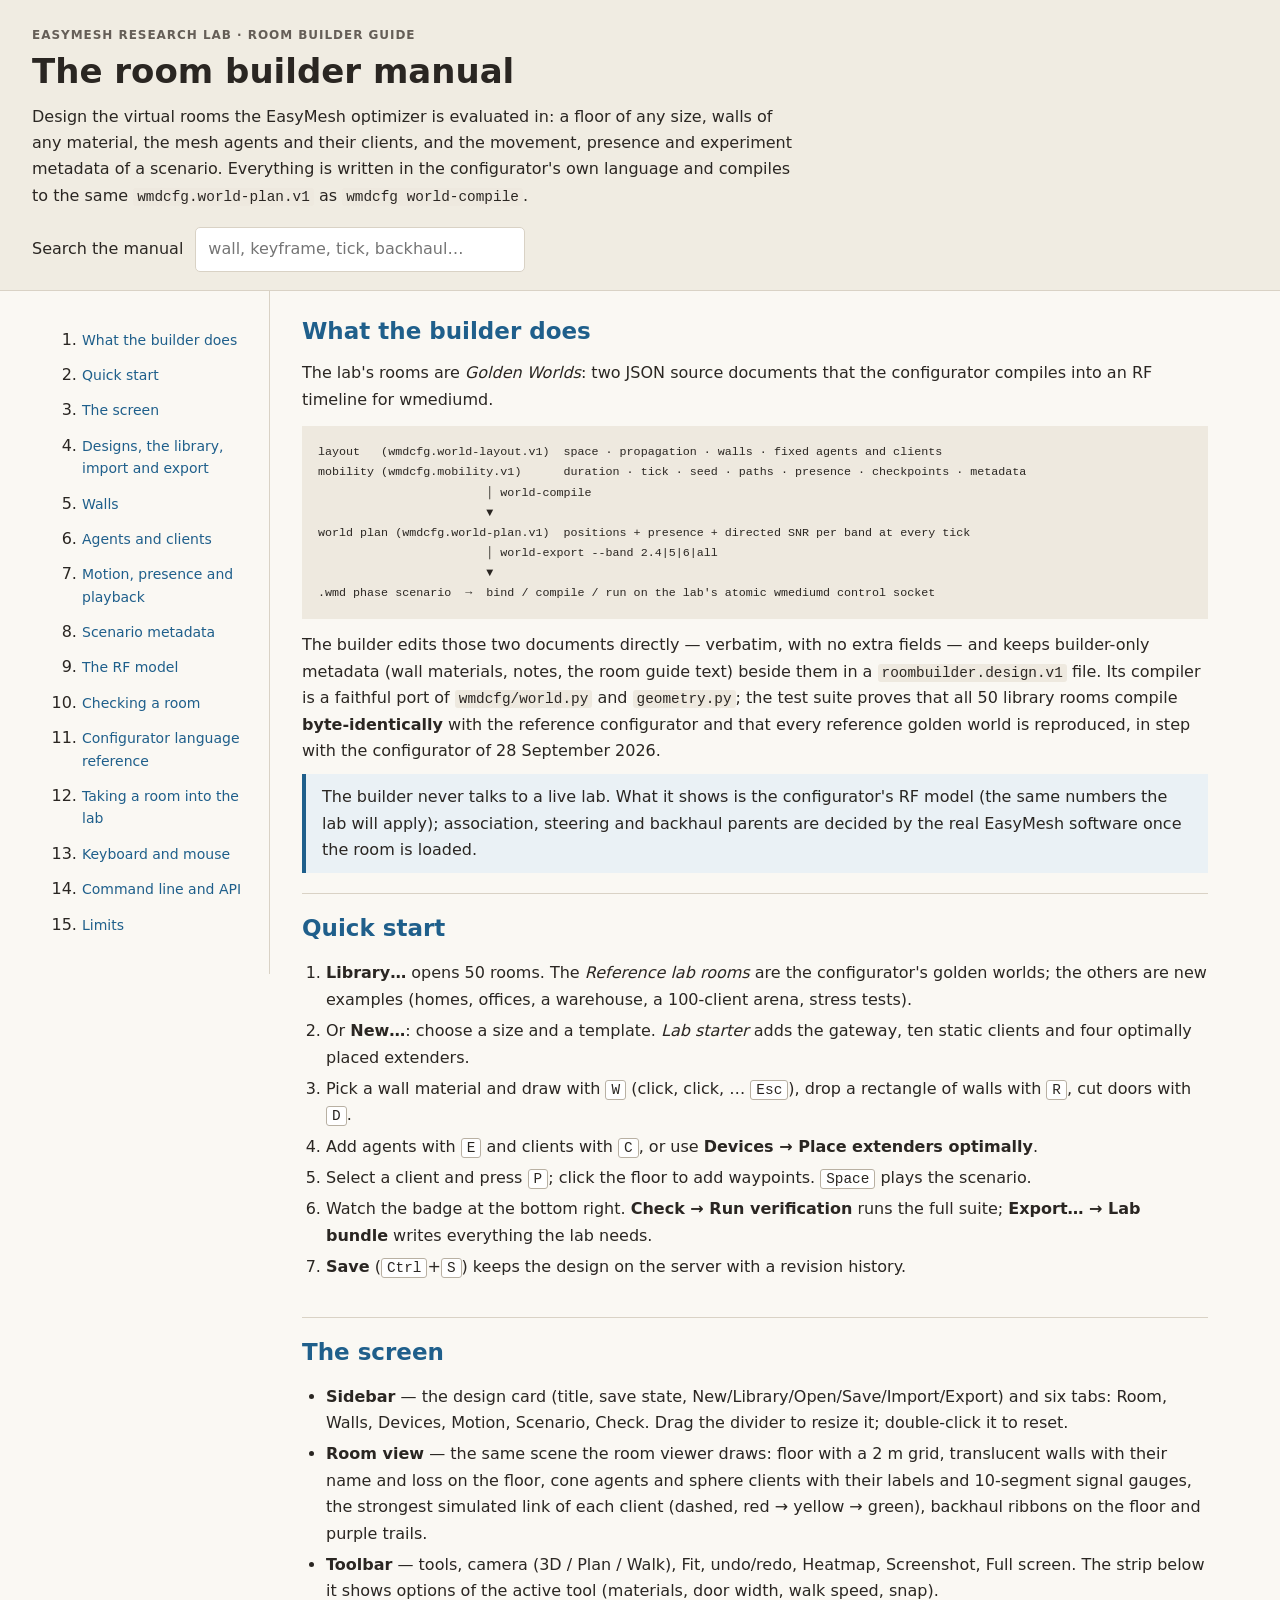
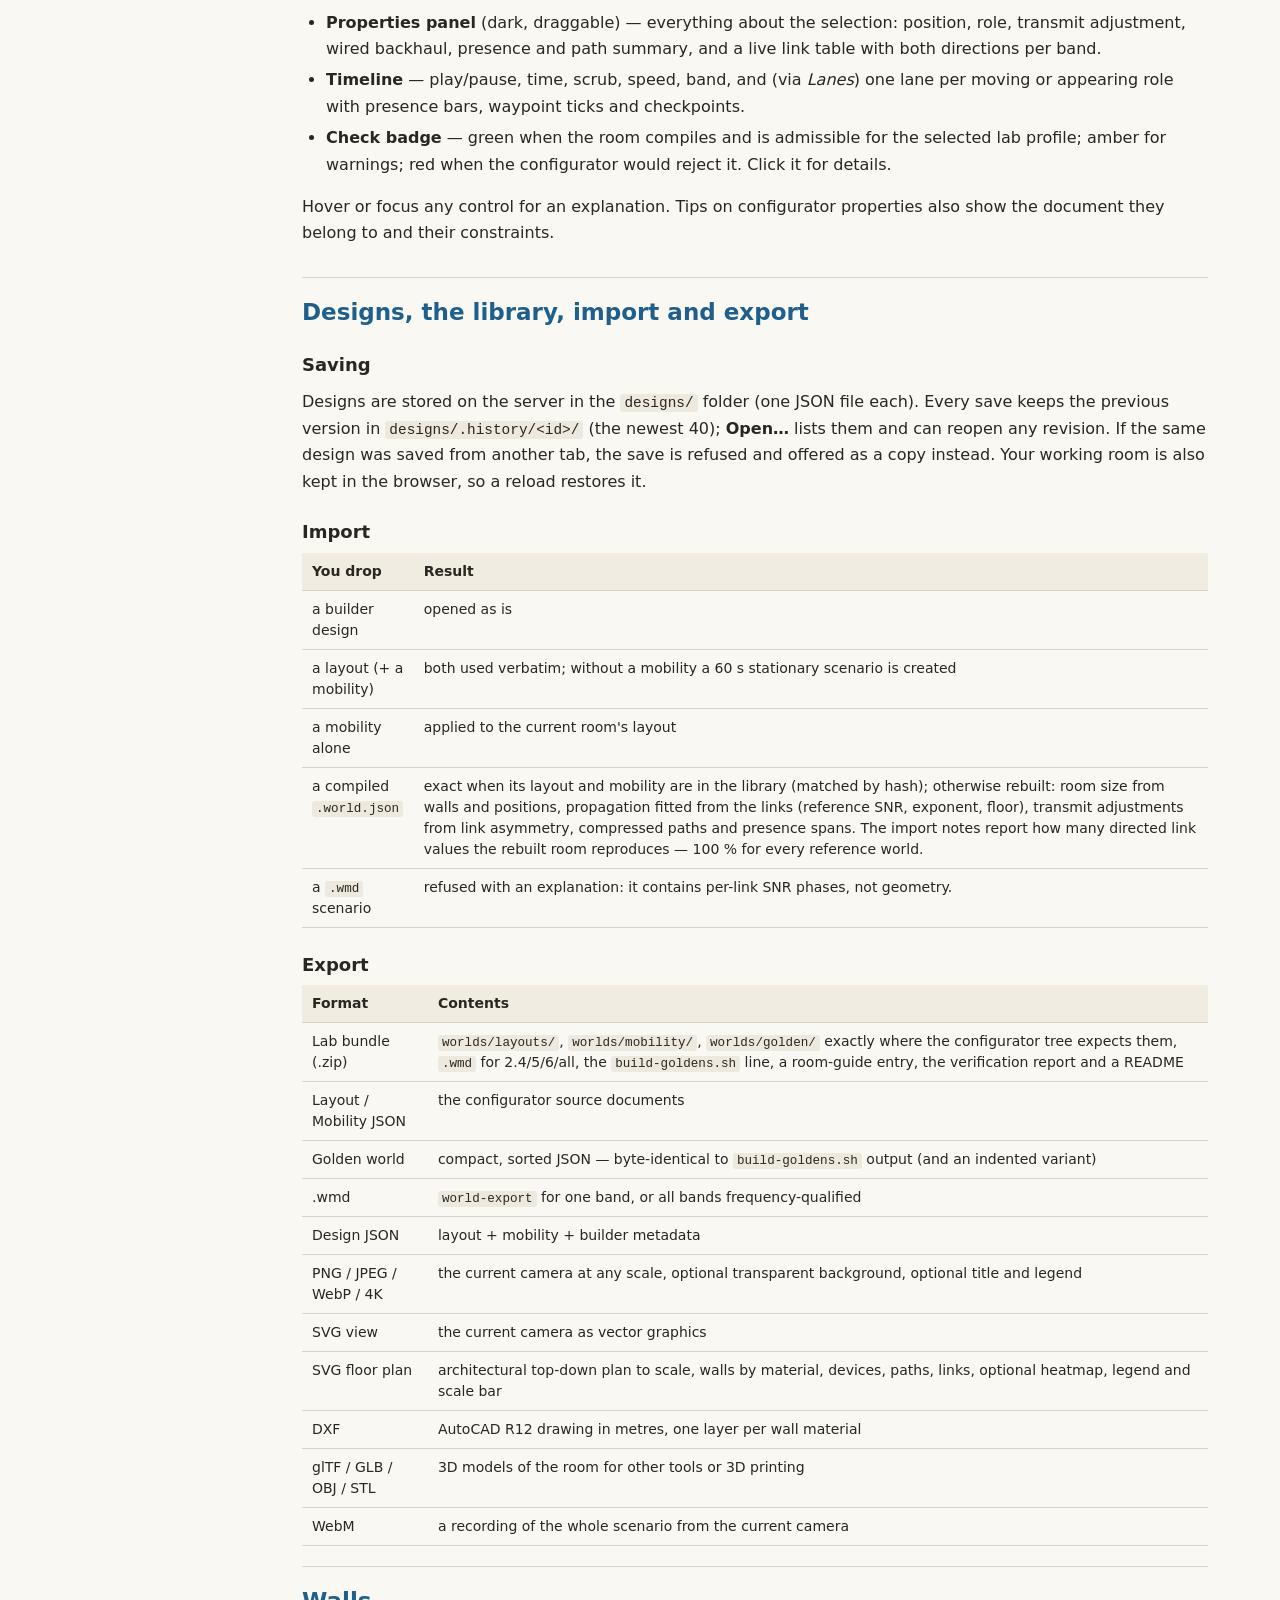
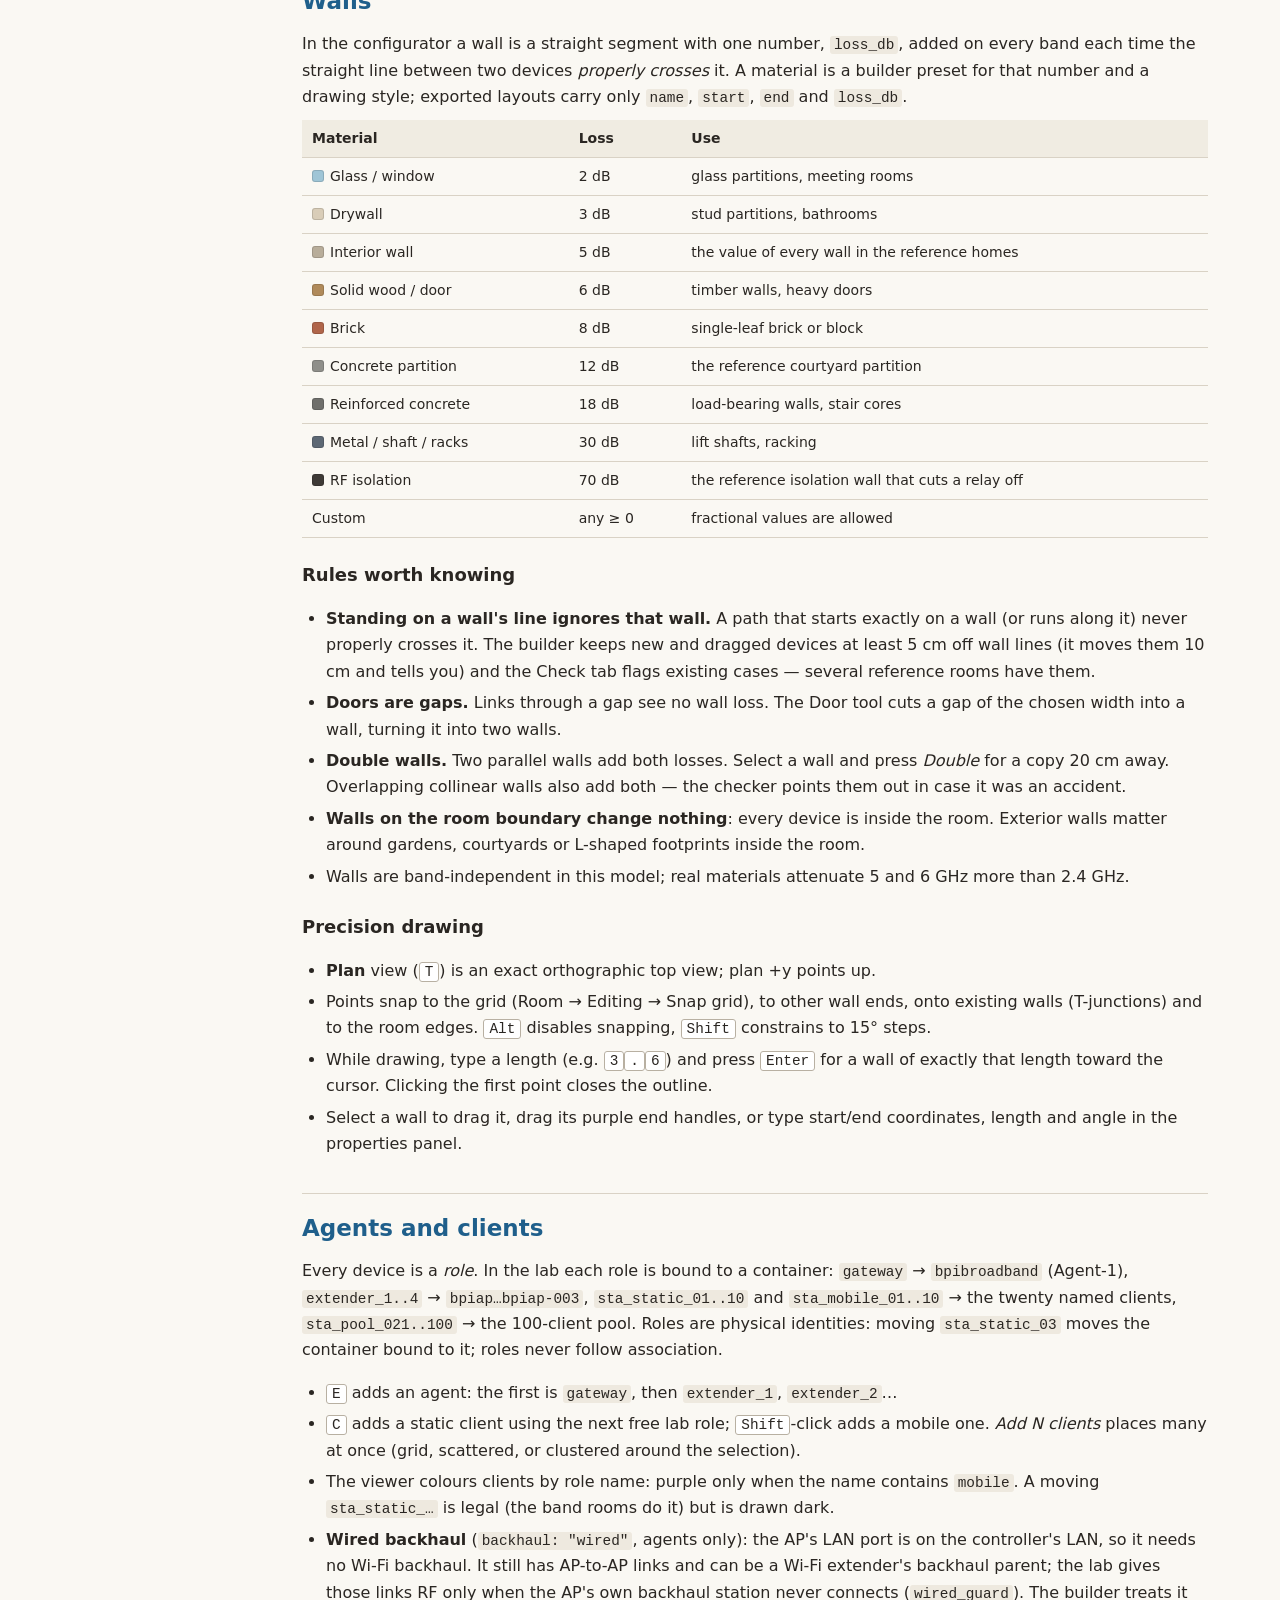
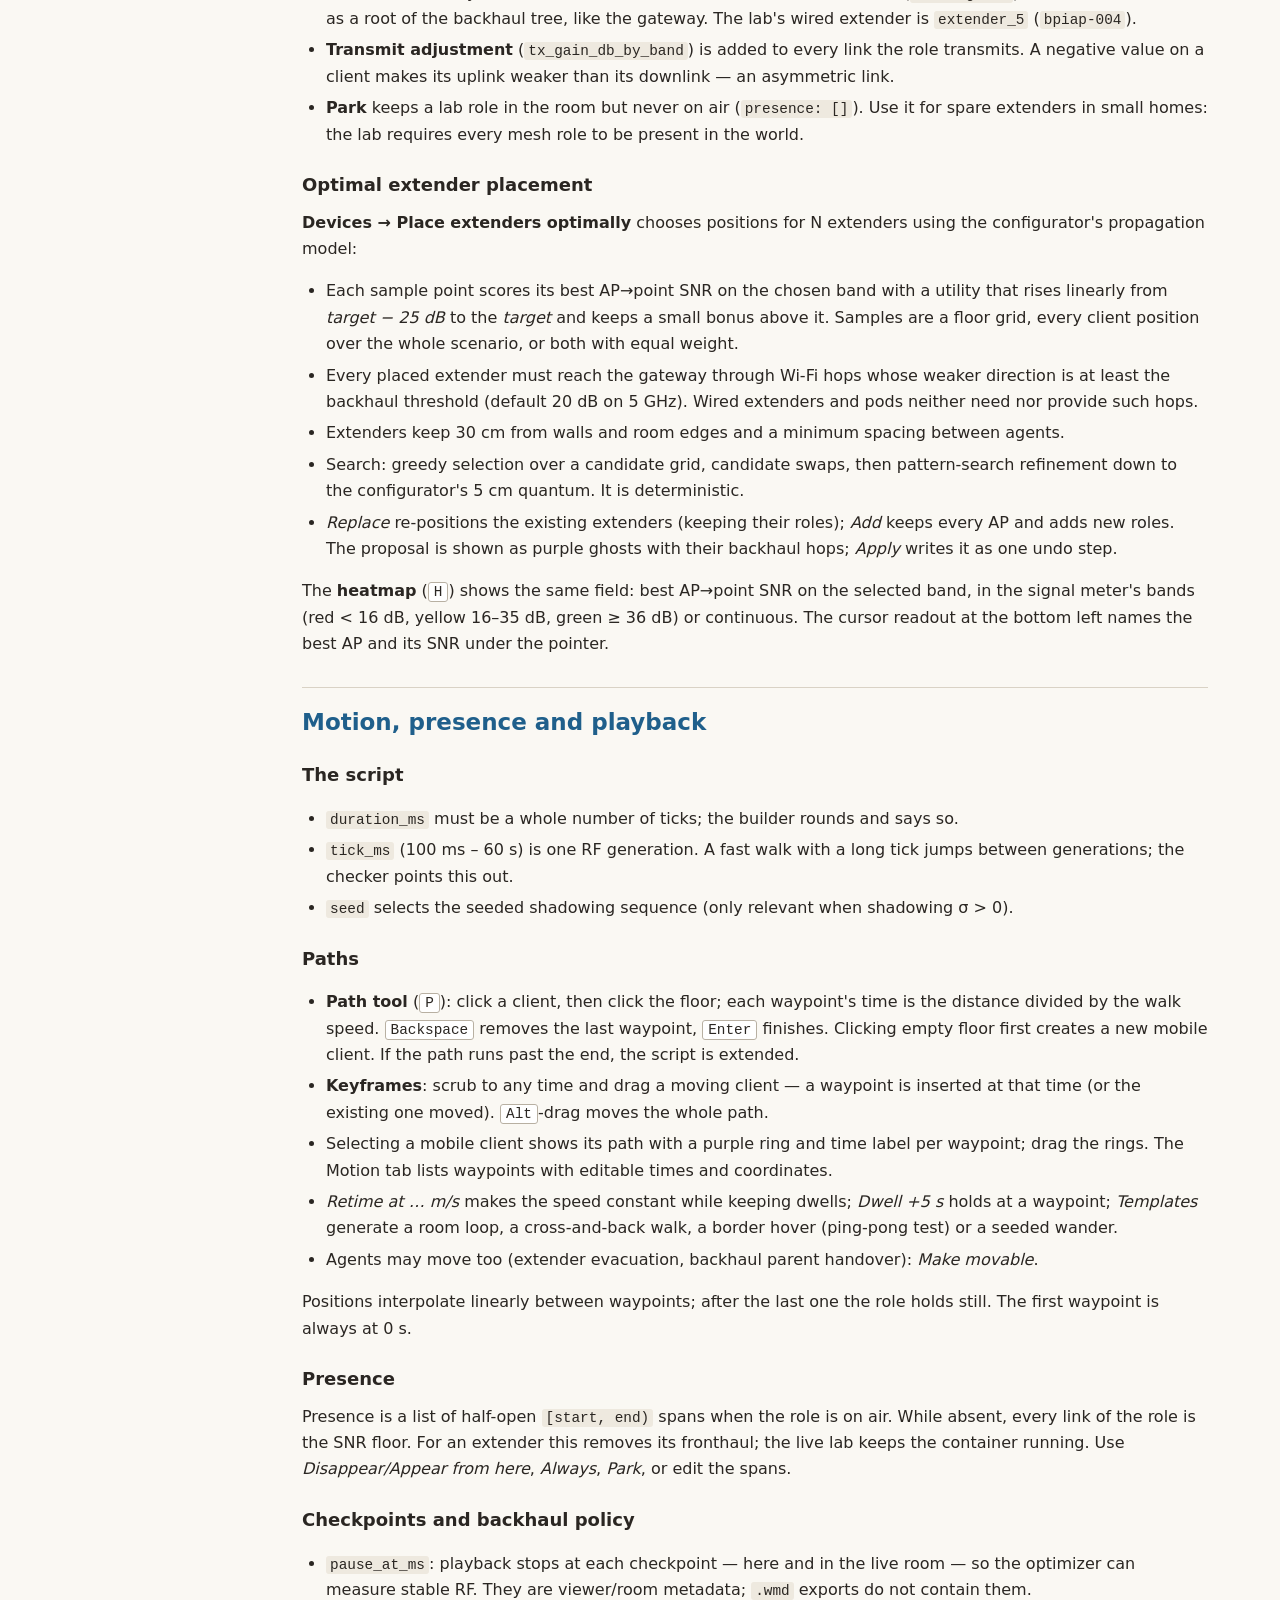
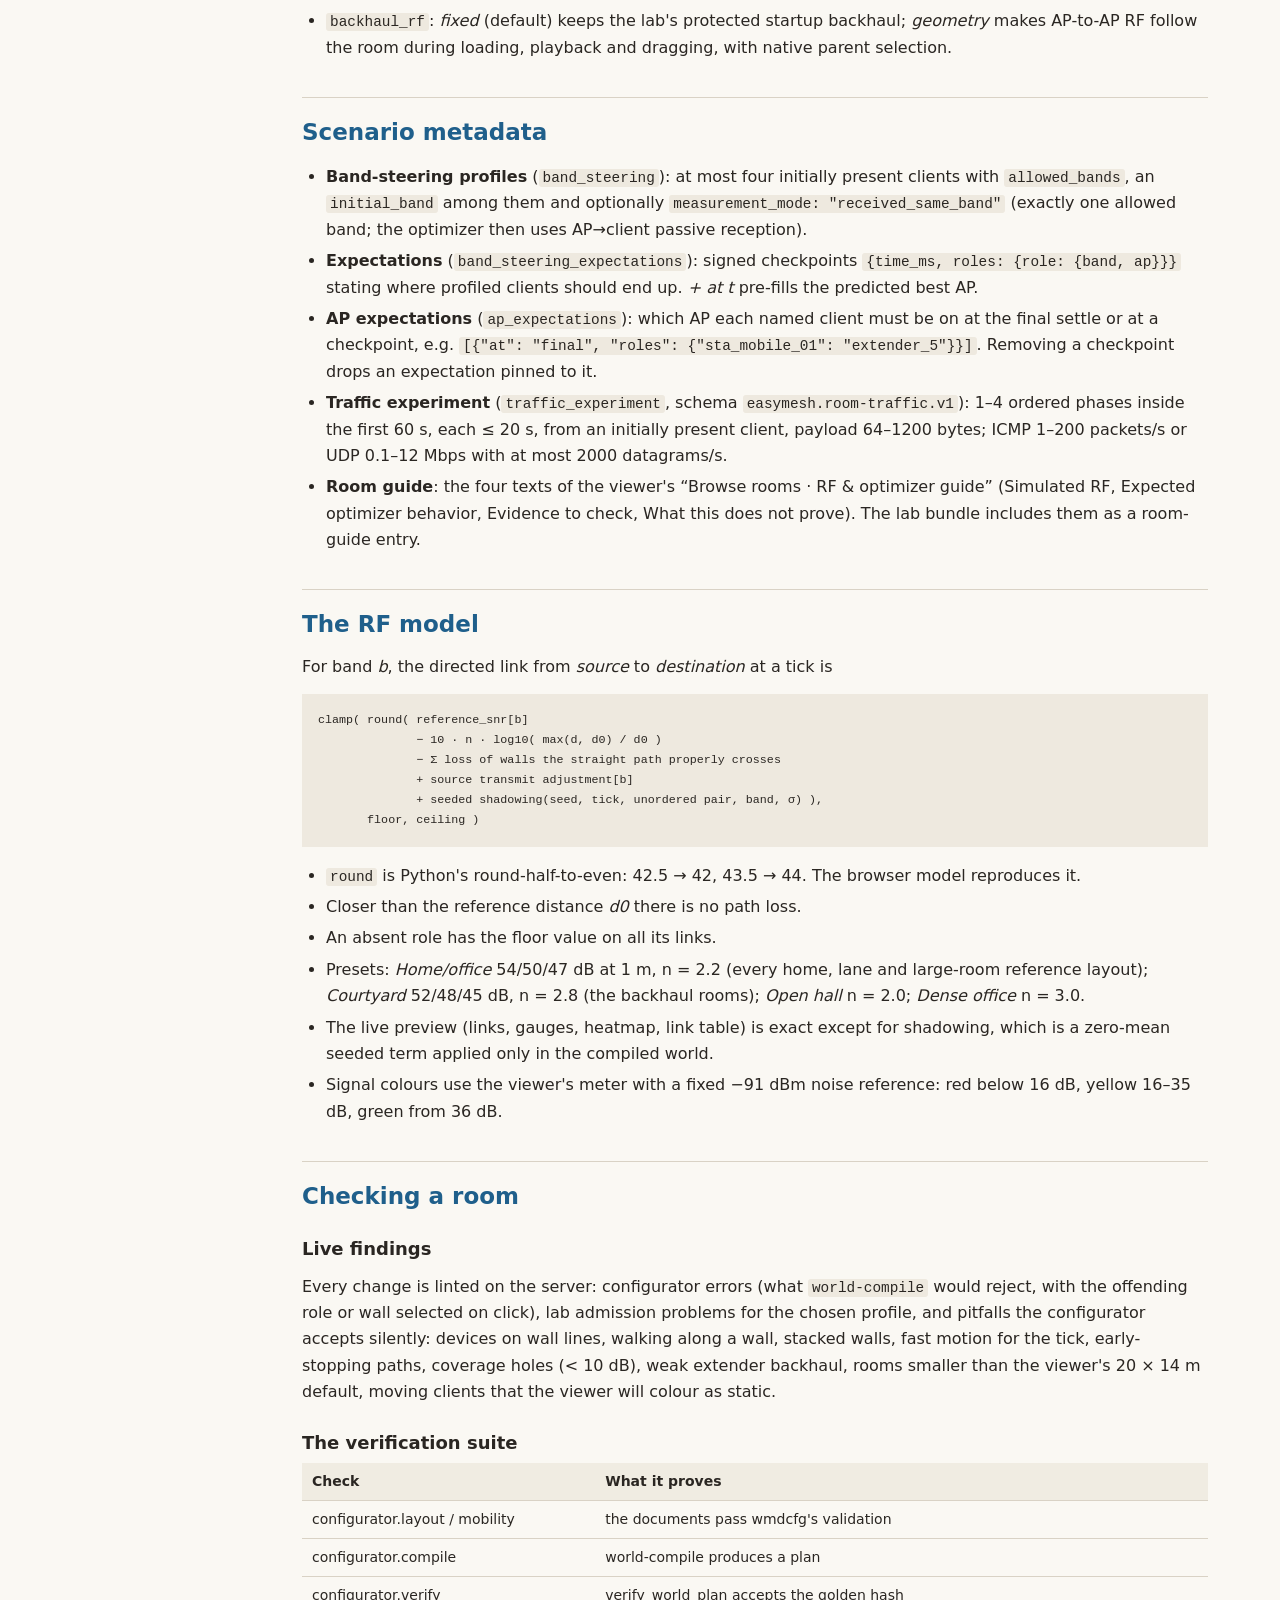
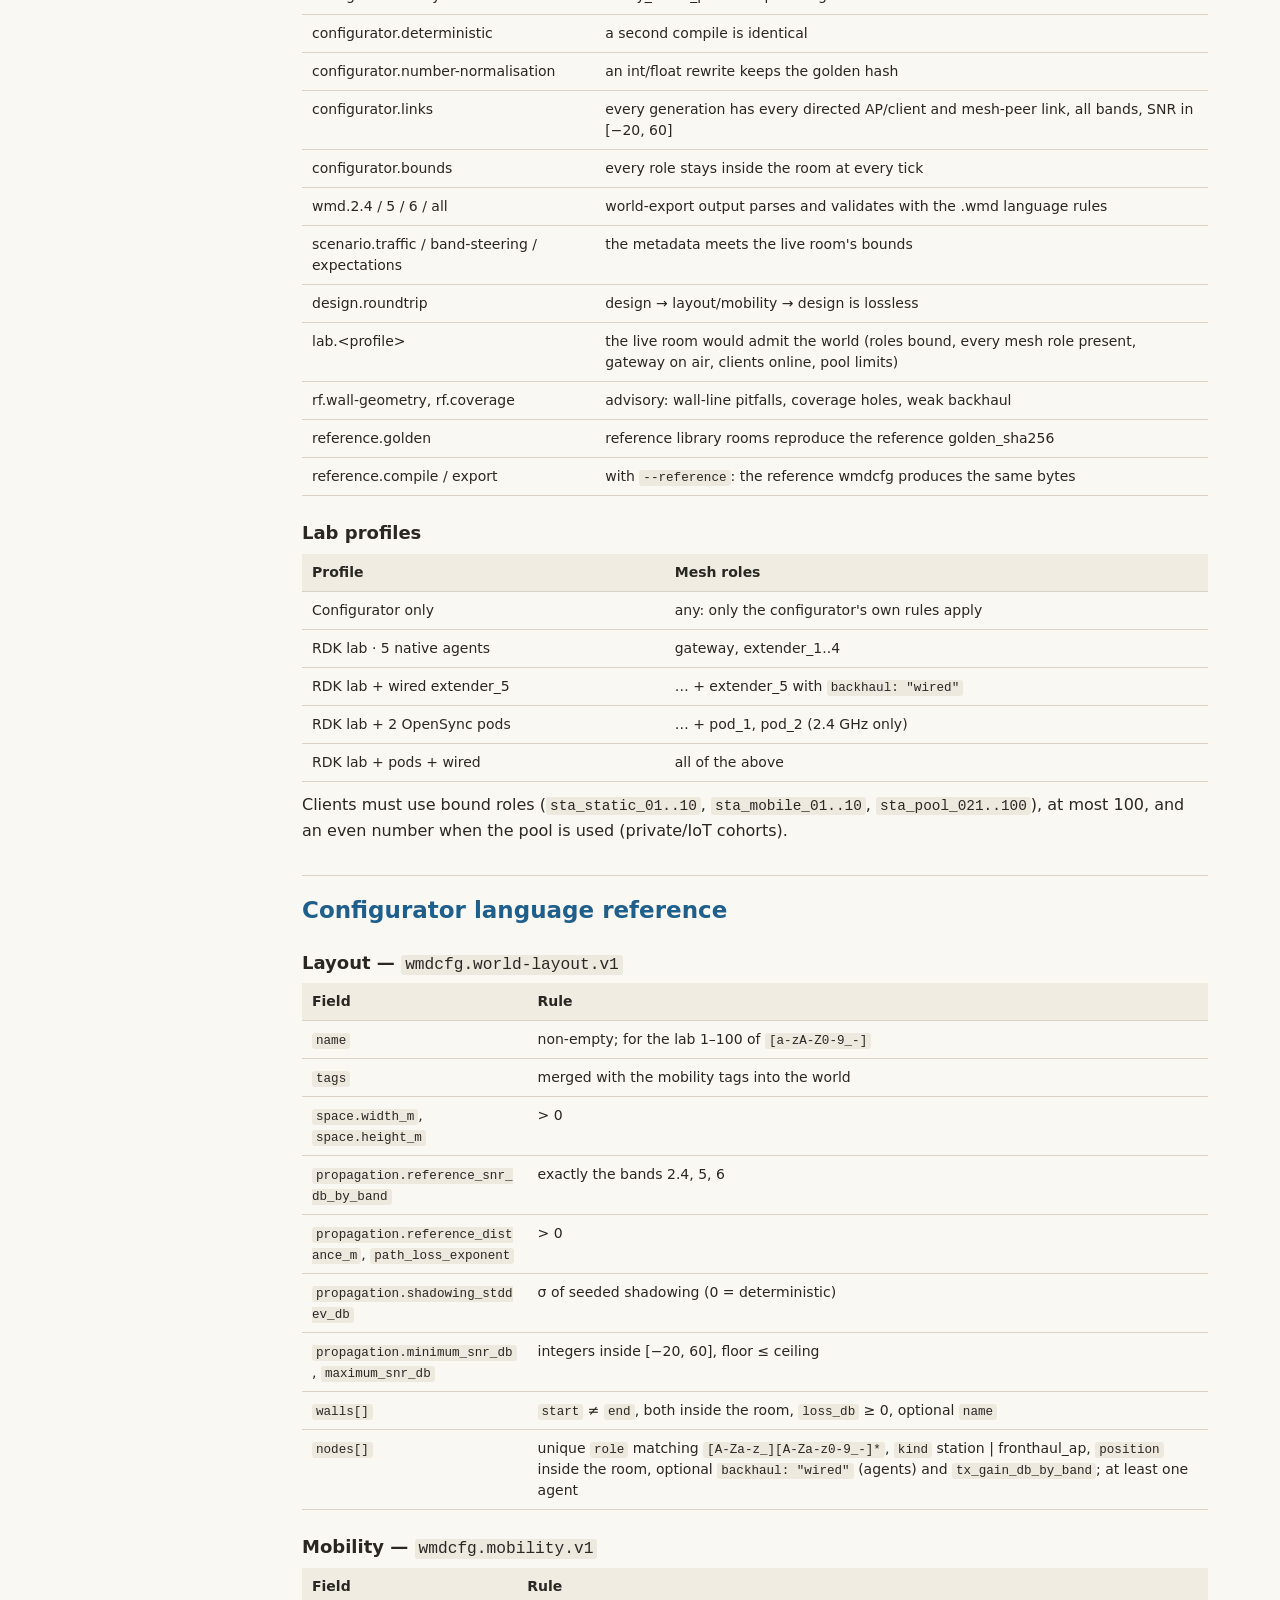
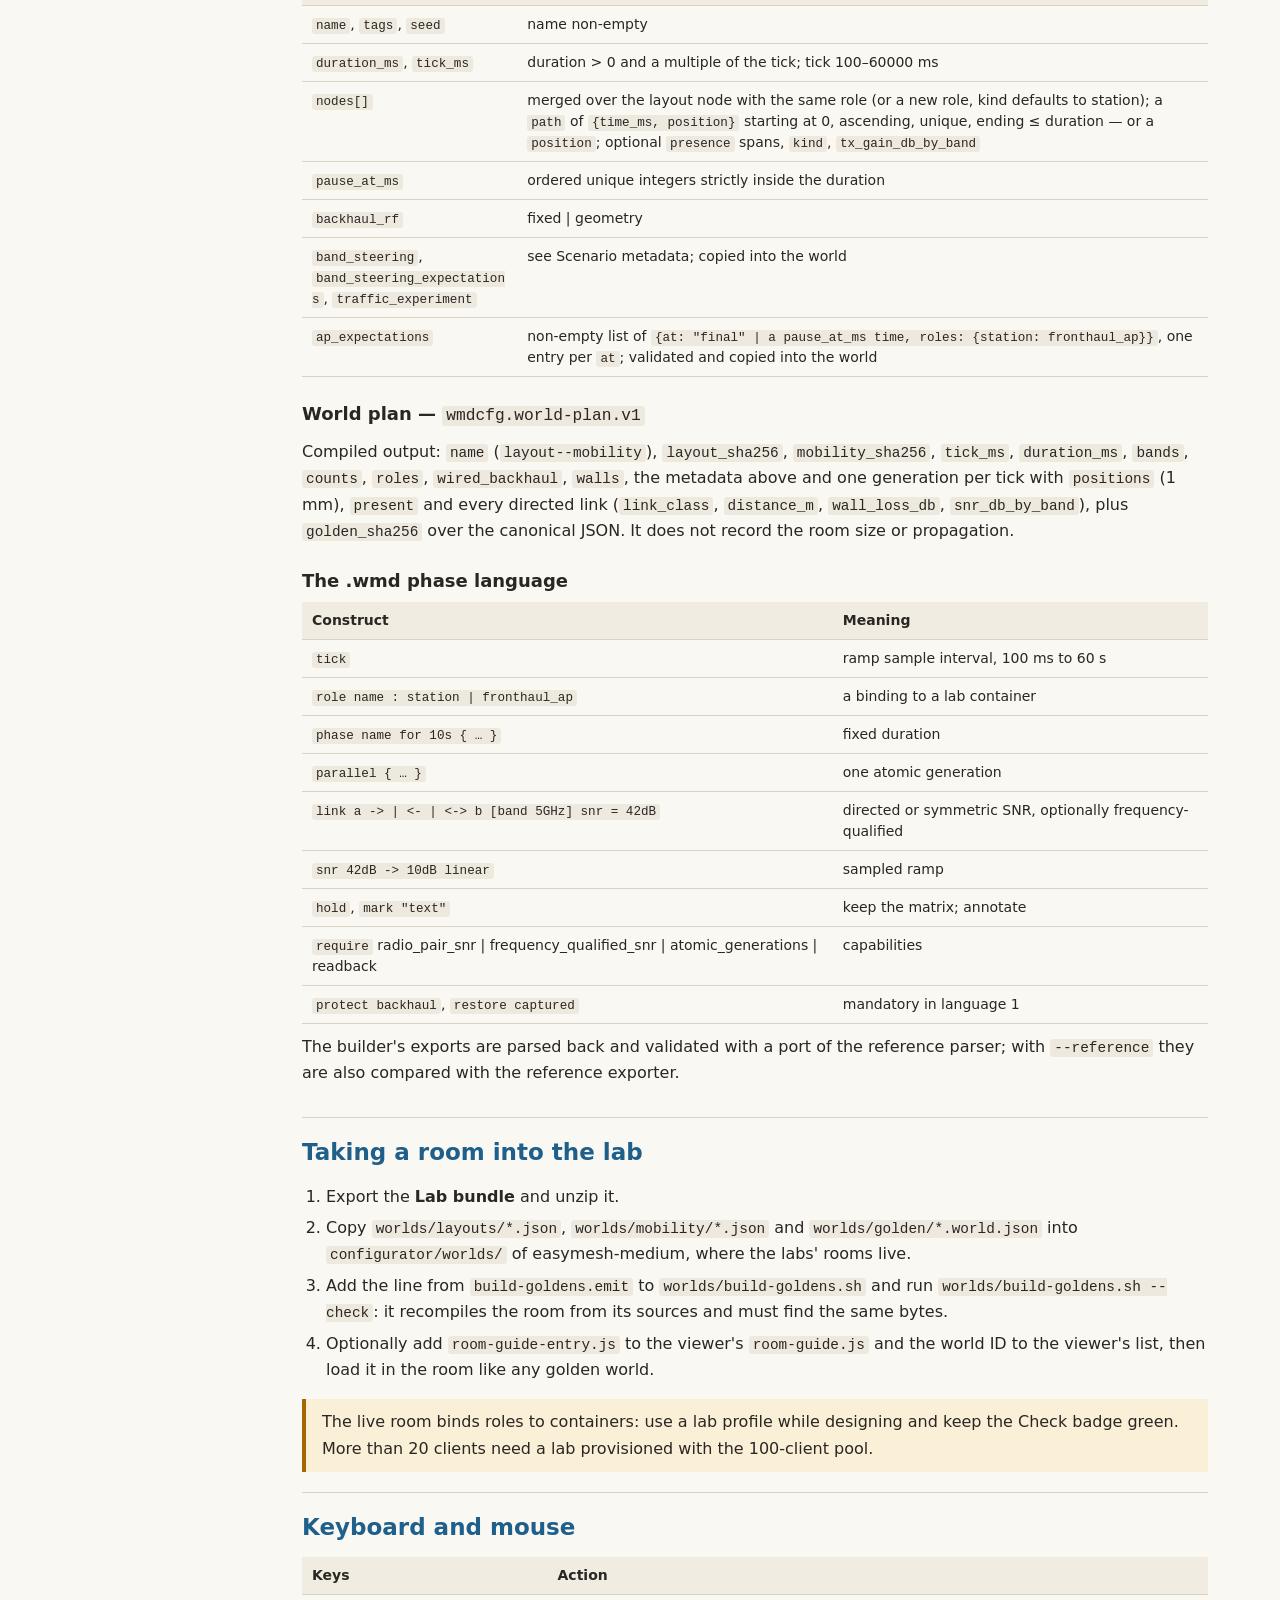
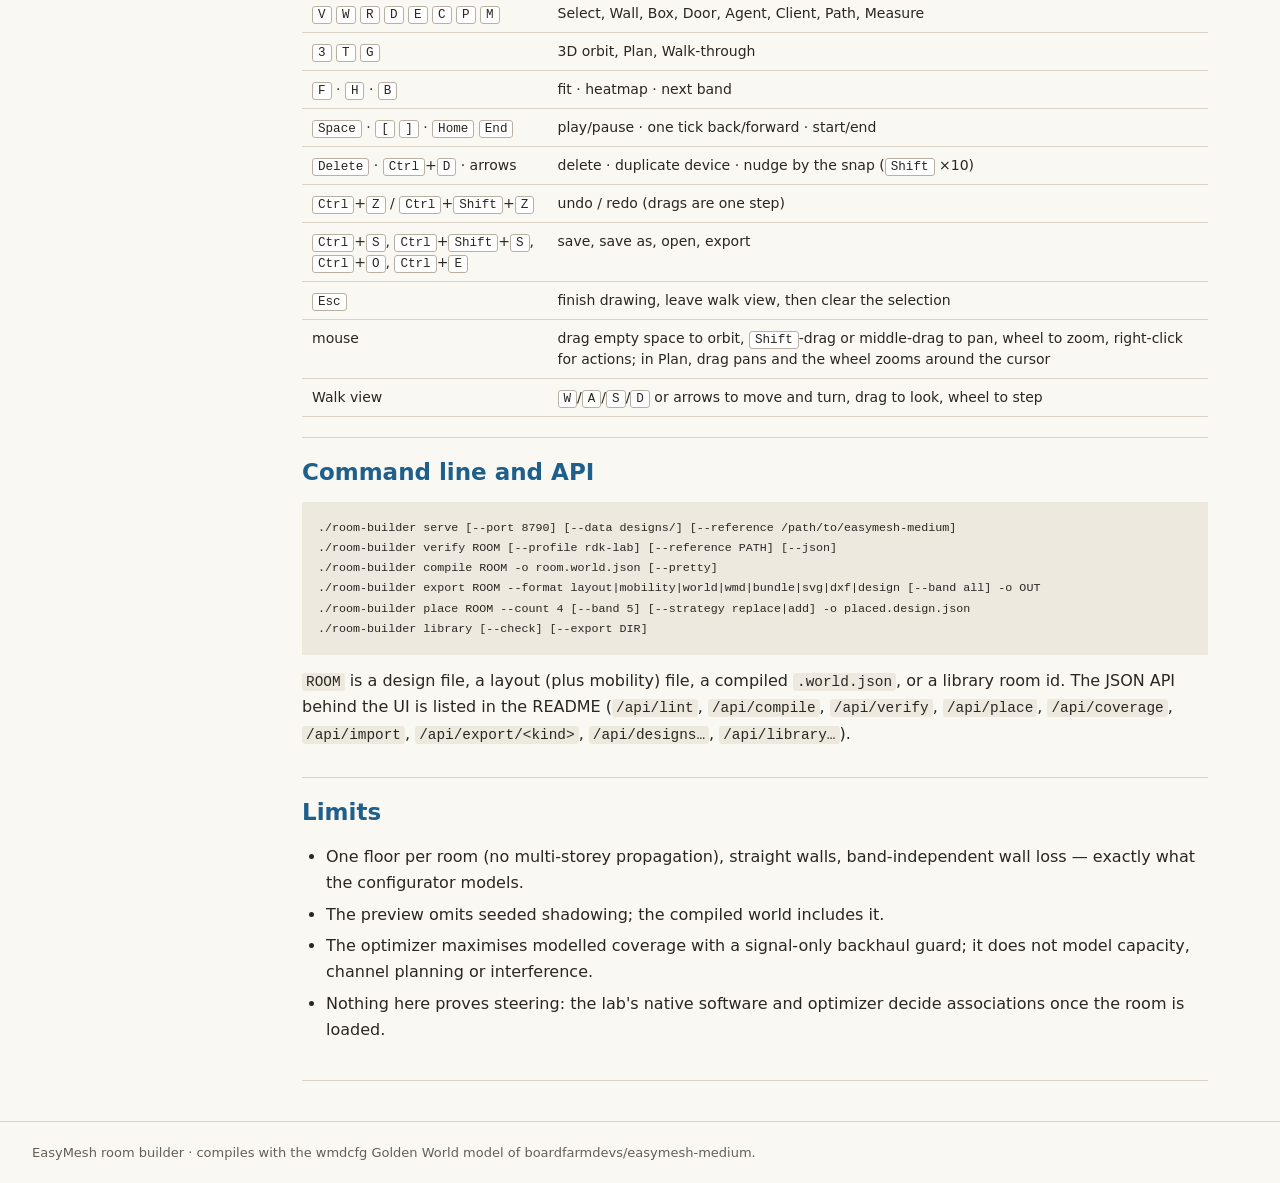
==== commit a908a053: "Docs: our own commits cited by their dates, not their hashes (pins excepted) Squashed from 4 commits" ====
--- a/roombuilder/static/manual.html
+++ b/roombuilder/static/manual.html
@@ -72,7 +72,7 @@
                         │ world-export --band 2.4|5|6|all
                         ▼
 .wmd phase scenario  →  bind / compile / run on the lab's atomic wmediumd control socket</code></pre>
-<p>The builder edits those two documents directly — verbatim, with no extra fields — and keeps builder-only metadata (wall materials, notes, the room guide text) beside them in a <code>roombuilder.design.v1</code> file. Its compiler is a faithful port of <code>wmdcfg/world.py</code> and <code>geometry.py</code>; the test suite proves that all 50 library rooms compile <strong>byte-identically</strong> with the reference configurator and that every reference golden world is reproduced, in step with upstream commit <code>a796f3a</code>.</p>
+<p>The builder edits those two documents directly — verbatim, with no extra fields — and keeps builder-only metadata (wall materials, notes, the room guide text) beside them in a <code>roombuilder.design.v1</code> file. Its compiler is a faithful port of <code>wmdcfg/world.py</code> and <code>geometry.py</code>; the test suite proves that all 50 library rooms compile <strong>byte-identically</strong> with the reference configurator and that every reference golden world is reproduced, in step with the configurator of 28 September 2026.</p>
 <div class="note">The builder never talks to a live lab. What it shows is the configurator's RF model (the same numbers the lab will apply); association, steering and backhaul parents are decided by the real EasyMesh software once the room is loaded.</div>
 </section>
 
@@ -299,7 +299,7 @@
 <section id="lab"><h2>Taking a room into the lab</h2>
 <ol>
 <li>Export the <strong>Lab bundle</strong> and unzip it.</li>
-<li>Copy <code>worlds/layouts/*.json</code>, <code>worlds/mobility/*.json</code> and <code>worlds/golden/*.world.json</code> into <code>gen/wmediumd/configurator/worlds/</code> of the reference repository.</li>
+<li>Copy <code>worlds/layouts/*.json</code>, <code>worlds/mobility/*.json</code> and <code>worlds/golden/*.world.json</code> into <code>configurator/worlds/</code> of easymesh-medium, where the labs' rooms live.</li>
 <li>Add the line from <code>build-goldens.emit</code> to <code>worlds/build-goldens.sh</code> and run <code>worlds/build-goldens.sh --check</code>: it recompiles the room from its sources and must find the same bytes.</li>
 <li>Optionally add <code>room-guide-entry.js</code> to the viewer's <code>room-guide.js</code> and the world ID to the viewer's list, then load it in the room like any golden world.</li>
 </ol>
@@ -321,7 +321,7 @@
 </section>
 
 <section id="cli"><h2>Command line and API</h2>
-<pre><code>./room-builder serve [--port 8790] [--data designs/] [--reference /path/to/meta-cmf-bananapi-vcpe]
+<pre><code>./room-builder serve [--port 8790] [--data designs/] [--reference /path/to/easymesh-medium]
 ./room-builder verify ROOM [--profile rdk-lab] [--reference PATH] [--json]
 ./room-builder compile ROOM -o room.world.json [--pretty]
 ./room-builder export ROOM --format layout|mobility|world|wmd|bundle|svg|dxf|design [--band all] -o OUT
@@ -340,7 +340,7 @@
 </section>
 </main>
 </div>
-<footer>EasyMesh room builder · compiles with the wmdcfg Golden World model of boardfarmdevs/meta-cmf-bananapi-vcpe.</footer>
+<footer>EasyMesh room builder · compiles with the wmdcfg Golden World model of boardfarmdevs/easymesh-medium.</footer>
 <script>
 (function () {
   const sections = [...document.querySelectorAll('main section')];
